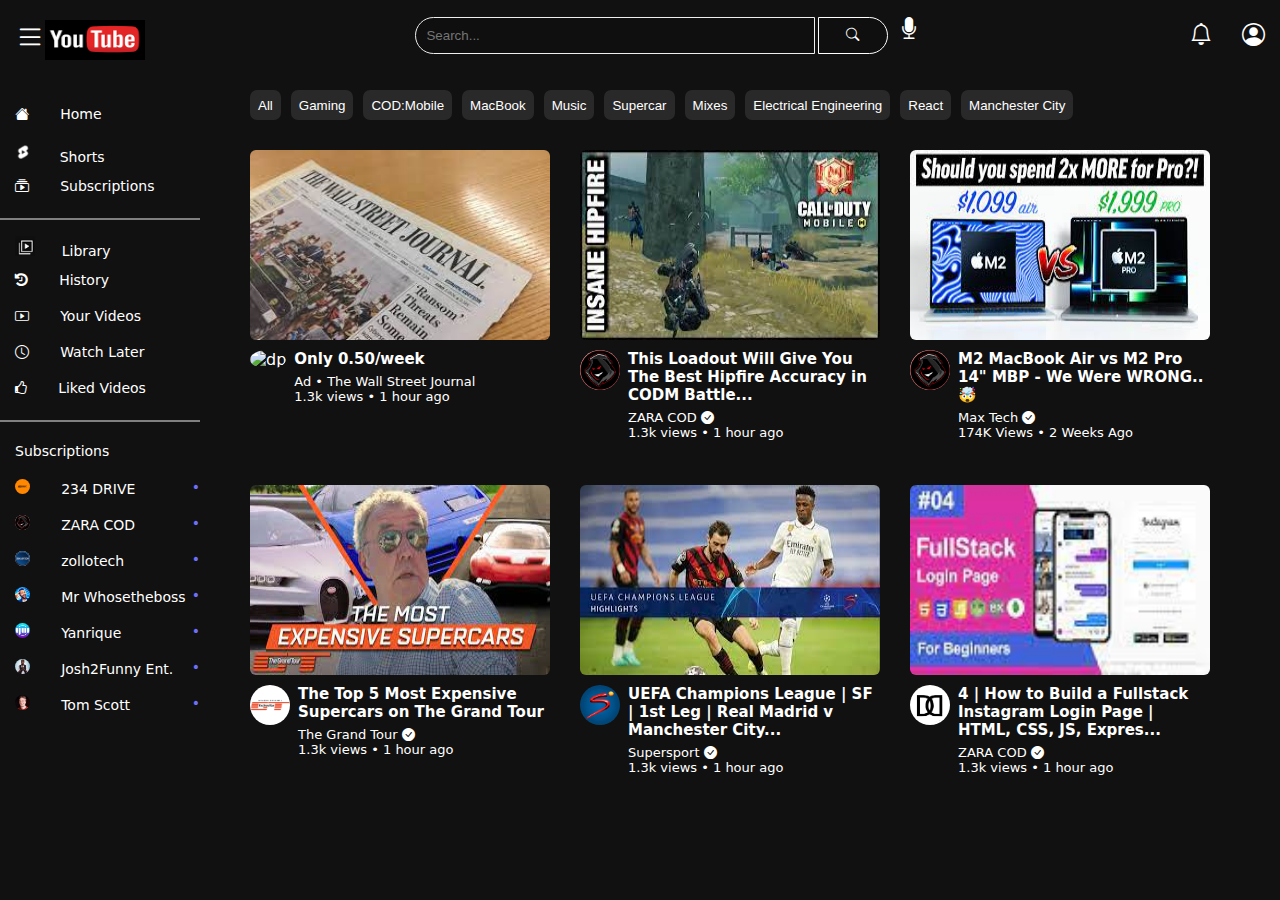
==== index.html @ 30093460 "Add README" ====
<!DOCTYPE html>
<html lang="en">
  <head>
    <meta charset="UTF-8" />
    <meta http-equiv="X-UA-Compatible" content="IE=edge" />
    <meta name="viewport" content="width=device-width, initial-scale=1.0" />
    <title>Document</title>

    <link rel="stylesheet" href="style.css" />
    <link
      rel="stylesheet"
      href="https://cdn.jsdelivr.net/npm/bootstrap-icons@1.5.0/font/bootstrap-icons.css"
    />
    <link
      rel="stylesheet"
      href="https://maxcdn.bootstrapcdn.com/font-awesome/4.7.0/css/font-awesome.min.css"
    />
  </head>
  <body>
    <header>
      <div class="top-left">
        <i class="bi-list"></i>
        <a href="http://www.youtube.com"
          ><img src="images/ytlogo1.png" class="logo" alt="logo"
        /></a>
      </div>
      <div class="search-box">
        <form action="" class="search-bar">
          <input type="text" placeholder="Search..." />
          <button><i class="bi-search"></i></button>
        </form>
        <i class="bi-mic-fill"></i>
      </div>

      <div class="top-right">
        <i class="bi-bell"></i>
        <i class="bi-person-circle"></i>
      </div>
    </header>
    <section class="home-page">
      <nav class="side-bar">
        <div class="panels">
          <div class="first-third">
            <span><i class="bi-house-fill"></i> &nbsp; &nbsp; &nbsp; Home</span>
            <span>
              <img
                src="images/youtube-shorts-logo-15251.png"
                alt="shorts"
                class="shorts"
              />
              &nbsp; &nbsp; &nbsp;Shorts
            </span>
            <span
              ><i class="bi-collection-play"></i> &nbsp; &nbsp; &nbsp;
              Subscriptions</span
            >
          </div>

          <hr />
          <div class="second-third">
            <span>
              <img src="images/lib.png" alt="lib" class="lib" /> &nbsp;
              &nbsp;&nbsp; Library</span
            >
            <span class="hist"
              ><i class="fa fa-history"></i>&nbsp; &nbsp; &nbsp;
              &nbsp;History</span
            >
            <span
              ><i class="bi-play-btn"></i> &nbsp; &nbsp; &nbsp; Your
              Videos</span
            >
            <span>
              <i class="bi-clock"></i> &nbsp; &nbsp; &nbsp; Watch Later</span
            >
            <span>
              <i class="fa fa-thumbs-o-up"></i> &nbsp; &nbsp; &nbsp; Liked
              Videos</span
            >
          </div>

          <hr />
          <div class="last-third">
            <span> Subscriptions</span>
            <span
              ><img src="images/234d.png" alt="234d" class="sub1" /> &nbsp;
              &nbsp; &nbsp; 234 DRIVE
              <div class="dot">•</div></span
            >
            <span
              ><img src="images/zaracod.png" alt="234d" class="sub1" /> &nbsp;
              &nbsp; &nbsp; ZARA COD
              <div class="dot">•</div></span
            >
            <span
              ><img src="images/zollotech.jpg" alt="234d" class="sub1" /> &nbsp;
              &nbsp; &nbsp; zollotech
              <div class="dot">•</div></span
            >
            <span
              ><img src="images/boss.jpg" alt="234d" class="sub1" /> &nbsp;
              &nbsp; &nbsp; Mr Whosetheboss
              <div class="dot">•</div></span
            >
            <span
              ><img src="images/yanrique.jpg" alt="234d" class="sub1" /> &nbsp;
              &nbsp; &nbsp; Yanrique
              <div class="dot">•</div></span
            >
            <span
              ><img src="images/josh2.jpg" alt="234d" class="sub1" /> &nbsp;
              &nbsp; &nbsp; Josh2Funny Ent.
              <div class="dot">•</div></span
            >
            <span
              ><img src="images/tscott.jpg" alt="234d" class="sub1" /> &nbsp;
              &nbsp; &nbsp; Tom Scott
              <div class="dot">•</div></span
            >
          </div>
        </div>
      </nav>

      <section class="main-page">
        <div class="search-groups">
          <button>All</button>
          <button>Gaming</button>
          <button>COD:Mobile</button>
          <button>MacBook</button>
          <button>Music</button>
          <button>Supercar</button>
          <button>Mixes</button>
          <button>Electrical Engineering</button>
          <button>React</button>
          <button>Manchester City</button>
        </div>

        <section class="videos">
          <div class="first-line">
            <div class="video">
              <div class="thumbnail">
                <img src="images/wallstreetad.jpg" alt="ad" />
              </div>

              <div class="details">
                <div class="author">
                  <img src="." alt="dp" />
                </div>
                <div class="title">
                  <h3>Only 0.50/week</h3>
                  <a>Ad • The Wall Street Journal</a>
                  <span> 1.3k views • 1 hour ago </span>
                </div>
              </div>
            </div>
            <div class="video">
              <div class="thumbnail">
                <img src="images/codm1.jpg" alt="zara-cod1" />
              </div>

              <div class="details">
                <div class="author">
                  <img src="images/zaracod.png" alt="dp" />
                </div>
                <div class="title">
                  <h3>
                    This Loadout Will Give You The Best Hipfire Accuracy in CODM
                    Battle...
                  </h3>
                  <a> ZARA COD <i class="bi-check-circle-fill"></i></a>
                  <span> 1.3k views • 1 hour ago </span>
                </div>
              </div>
            </div>

            <div class="video">
              <div class="thumbnail">
                <img src="images/macB1.jpg" alt="macvspro" />
              </div>

              <div class="details">
                <div class="author">
                  <img src="images/zaracod.png" alt="dp" />
                </div>
                <div class="title">
                  <h3>M2 MacBook Air vs M2 Pro 14" MBP - We Were WRONG.. 🤯</h3>
                  <a> Max Tech <i class="bi-check-circle-fill"></i></a>
                  <span> 174K Views • 2 Weeks Ago </span>
                </div>
              </div>
            </div>
          </div>
          <div class="second-line">
            <div class="video">
              <div class="thumbnail">
                <img src="images/top5.jpg" alt="top5" />
              </div>

              <div class="details">
                <div class="author">
                  <img src="images/grandt.png" alt="dp" />
                </div>
                <div class="title">
                  <h3>The Top 5 Most Expensive Supercars on The Grand Tour</h3>
                  <a> The Grand Tour <i class="bi-check-circle-fill"></i></a>
                  <span> 1.3k views • 1 hour ago </span>
                </div>
              </div>
            </div>

            <div class="video">
              <div class="thumbnail">
                <img src="images/realcity.jpg" alt="realcity" />
              </div>

              <div class="details">
                <div class="author">
                  <img src="images/supersport.jpg" alt="dp" />
                </div>
                <div class="title">
                  <h3>
                    UEFA Champions League | SF | 1st Leg | Real Madrid v
                    Manchester City...
                  </h3>
                  <a> Supersport <i class="bi-check-circle-fill"></i></a>
                  <span> 1.3k views • 1 hour ago </span>
                </div>
              </div>
            </div>

            <div class="video">
              <div class="thumbnail">
                <img src="images/igpage.jpg" alt="igpage" />
              </div>

              <div class="details">
                <div class="author">
                  <img src="images/devdude.png" alt="dp" />
                </div>
                <div class="title">
                  <h3>
                    4 | How to Build a Fullstack Instagram Login Page | HTML,
                    CSS, JS, Expres...
                  </h3>
                  <a> ZARA COD <i class="bi-check-circle-fill"></i></a>
                  <span> 1.3k views • 1 hour ago </span>
                </div>
              </div>
            </div>
          </div>
        </section>
      </section>
    </section>
  </body>
</html>
---- style.css ----
* {
  margin: 0;
  padding: 0;
  box-sizing: border-box;
}

body {
  font-family: system-ui, -apple-system, BlinkMacSystemFont, "Segoe UI", Roboto,
    Oxygen, Ubuntu, Cantarell, "Open Sans", "Helvetica Neue", sans-serif;
  background-color: rgb(18, 17, 17);
  color: white;
  overflow: hidden;
}

header {
  align-items: center;
  height: 60px;
  padding: 15px;
  display: flex;
  justify-content: space-between;
  margin-top: 5px;
}

.top-left {
  height: 100%;
  display: flex;
  cursor: pointer;
}

.top-left i {
  font-size: 30px;
}

.logo {
  height: 40px;
  width: 100px;
}
.search-box {
  display: flex;
}

.search-bar input {
  width: 400px;
  padding: 10px;
  height: 100%;
  border-radius: 25px 0 0 25px;
  border: 1px groove;
  background-color: rgb(15, 15, 15);
}

.search-bar button {
  border: 1px groove white;
  height: 100%;
  width: 70px;
  cursor: pointer;
  border-radius: 0 20px 20px 0;
  margin-left: -3px;
  background-color: rgb(15, 15, 15);
}

.bi-search {
  color: white;
}

.bi-mic-fill {
  cursor: pointer;
  font-size: 22px;
  margin-left: 10px;
}

.top-right {
  display: flex;
  width: 75px;
  justify-content: space-between;
}

.bi-bell {
  cursor: pointer;
  font-size: 22px;
}

.bi-person-circle {
  cursor: pointer;
  font-size: 23px;
}

.home-page {
  display: flex;
}

.side-bar {
  width: 200px;
  height: 100%;
  margin-right: 20px;
  padding-top: 30px;
}

.panels {
  display: flex;
  flex-direction: column;
  width: 200px;
}

.first-third {
  display: flex;
  flex-direction: column;
  margin-bottom: 15px;
}

hr {
  border: 0.1px gray solid;
}

.second-third {
  display: flex;
  flex-direction: column;
  margin-top: 5px;
  margin-bottom: 15px;
}

.last-third {
  display: flex;
  flex-direction: column;
  margin-top: 10px;
}

.panels span {
  cursor: pointer;
  height: 25px;
  margin-top: 11px;
  margin-left: 15px;
  font-size: 14px;
  font-weight: 400;
}

.shorts {
  width: 20px;
  height: 20px;
  margin-left: -2px;
}

.lib {
  width: 20px;
  height: 20px;
  margin-top: 0;
}

.hist i {
  font-size: 15px;
}

.sub1 {
  width: 15px;
  height: 15px;
  border-radius: 50%;
}

.dot {
  color: rgb(111, 111, 255);
  float: right;
}

.main-page {
  padding-top: 25px;
  padding-left: 10px;
}

.search-groups {
  width: 100%;
  height: 35px;
  display: flex;
  margin-left: 20px;
}

.search-groups button {
  padding: 8px;
  border-radius: 7px;
  margin-right: 10px;
  border: 0;
  cursor: pointer;
  background: rgb(42, 41, 41);
  color: white;
  height: 30px;
}

.search-groups button:active {
  background-color: white;
  color: black;
}

.videos {
  justify-content: space-around;
  margin-left: 20px;
  margin-top: 20px;
}

.first-line {
  display: flex;
  padding-top: 5px;
}

.second-line {
  display: flex;
  margin-top: 45px;
}

.video {
  width: 300px;
  margin-right: 30px;
  cursor: pointer;
}

.thumbnail {
  width: 100%;
  height: 200px;
}

.thumbnail img {
  height: 95%;
  width: 100%;
  border-radius: 6px;
}

.author img {
  object-fit: cover;
  border-radius: 50%;
  height: 40px;
  width: 40px;
  margin-right: 8px;
}

.details {
  display: flex;
}

.title {
  display: flex;
  flex-direction: column;
}

.title h3 {
  color: white;
  line-height: 18px;
  font-size: 15px;
  margin-bottom: 6px;
}

.title a,
span {
  text-decoration: none;
  color: white;
  font-size: 13px;
}
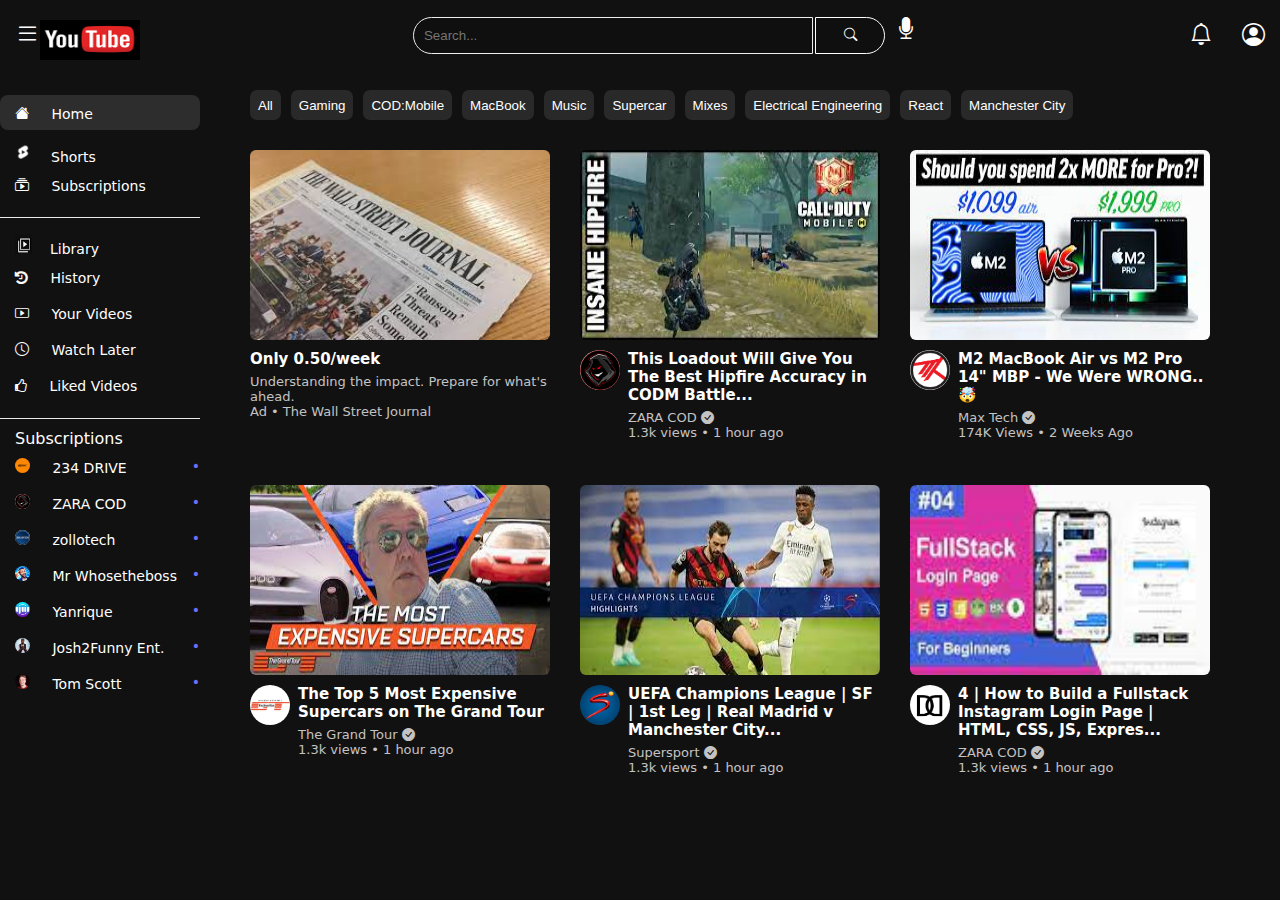
==== commit 8a5656a0: "Made changes" ====
--- a/index.html
+++ b/index.html
@@ -40,84 +40,101 @@
     <section class="home-page">
       <nav class="side-bar">
         <div class="panels">
-          <div class="first-third">
-            <span><i class="bi-house-fill"></i> &nbsp; &nbsp; &nbsp; Home</span>
-            <span>
-              <img
-                src="images/youtube-shorts-logo-15251.png"
-                alt="shorts"
-                class="shorts"
-              />
-              &nbsp; &nbsp; &nbsp;Shorts
-            </span>
-            <span
-              ><i class="bi-collection-play"></i> &nbsp; &nbsp; &nbsp;
-              Subscriptions</span
-            >
-          </div>
-
-          <hr />
-          <div class="second-third">
-            <span>
-              <img src="images/lib.png" alt="lib" class="lib" /> &nbsp;
-              &nbsp;&nbsp; Library</span
-            >
-            <span class="hist"
-              ><i class="fa fa-history"></i>&nbsp; &nbsp; &nbsp;
-              &nbsp;History</span
-            >
-            <span
-              ><i class="bi-play-btn"></i> &nbsp; &nbsp; &nbsp; Your
-              Videos</span
-            >
-            <span>
-              <i class="bi-clock"></i> &nbsp; &nbsp; &nbsp; Watch Later</span
-            >
-            <span>
-              <i class="fa fa-thumbs-o-up"></i> &nbsp; &nbsp; &nbsp; Liked
-              Videos</span
-            >
-          </div>
-
-          <hr />
-          <div class="last-third">
-            <span> Subscriptions</span>
-            <span
-              ><img src="images/234d.png" alt="234d" class="sub1" /> &nbsp;
-              &nbsp; &nbsp; 234 DRIVE
-              <div class="dot">•</div></span
-            >
-            <span
-              ><img src="images/zaracod.png" alt="234d" class="sub1" /> &nbsp;
-              &nbsp; &nbsp; ZARA COD
-              <div class="dot">•</div></span
-            >
-            <span
-              ><img src="images/zollotech.jpg" alt="234d" class="sub1" /> &nbsp;
-              &nbsp; &nbsp; zollotech
-              <div class="dot">•</div></span
-            >
-            <span
-              ><img src="images/boss.jpg" alt="234d" class="sub1" /> &nbsp;
-              &nbsp; &nbsp; Mr Whosetheboss
-              <div class="dot">•</div></span
-            >
-            <span
-              ><img src="images/yanrique.jpg" alt="234d" class="sub1" /> &nbsp;
-              &nbsp; &nbsp; Yanrique
-              <div class="dot">•</div></span
-            >
-            <span
-              ><img src="images/josh2.jpg" alt="234d" class="sub1" /> &nbsp;
-              &nbsp; &nbsp; Josh2Funny Ent.
-              <div class="dot">•</div></span
-            >
-            <span
-              ><img src="images/tscott.jpg" alt="234d" class="sub1" /> &nbsp;
-              &nbsp; &nbsp; Tom Scott
-              <div class="dot">•</div></span
-            >
-          </div>
+          <ul class="first-third">
+            <li class="activ">
+              <span><i class="icon bi-house-fill"></i> Home</span>
+            </li>
+            <li>
+              <span>
+                <img
+                  src="images/youtube-shorts-logo-15251.png"
+                  alt="shorts"
+                  class="icon shorts"
+                />Shorts</span
+              >
+            </li>
+            <li>
+              <span><i class="icon bi-collection-play"></i> Subscriptions</span>
+            </li>
+          </ul>
+
+          <ul class="second-third">
+            <li>
+              <span>
+                <img
+                  src="images/lib.png"
+                  alt="lib"
+                  class="icon lib"
+                />Library</span
+              >
+            </li>
+            <li>
+              <span class="hist"
+                ><i class="icon fa fa-history"></i> History</span
+              >
+            </li>
+            <li>
+              <span><i class="icon bi-play-btn"></i> Your Videos</span>
+            </li>
+            <li>
+              <span> <i class="icon bi-clock"></i> Watch Later</span>
+            </li>
+            <li>
+              <span> <i class="icon fa fa-thumbs-o-up"></i> Liked Videos</span>
+            </li>
+          </ul>
+
+          <ul class="last-third">
+            <h4>Subscriptions</h4>
+            <li>
+              <span
+                ><img src="images/234d.png" alt="234d" class="sub1" /> 234 DRIVE
+                <div class="dot">•</div></span
+              >
+            </li>
+            <li>
+              <span
+                ><img src="images/zaracod.png" alt="234d" class="sub1" />
+                ZARA COD
+                <div class="dot">•</div></span
+              >
+            </li>
+            <li>
+              <span
+                ><img src="images/zollotech.jpg" alt="234d" class="sub1" />
+                zollotech
+                <div class="dot">•</div></span
+              >
+            </li>
+            <li>
+              <span
+                ><img src="images/boss.jpg" alt="234d" class="sub1" />
+                Mr Whosetheboss
+                <div class="dot">•</div></span
+              >
+            </li>
+            <li>
+              <span
+                ><img src="images/yanrique.jpg" alt="234d" class="sub1" />
+                Yanrique
+                <div class="dot">•</div></span
+              >
+            </li>
+            <li>
+              <span
+                ><img src="images/josh2.jpg" alt="234d" class="sub1" />
+                Josh2Funny Ent.
+                <div class="dot">•</div></span
+              >
+            </li>
+            <li>
+              <span
+                ><img src="images/tscott.jpg" alt="234d" class="sub1" />
+                Tom Scott
+                <div class="dot">•</div></span
+              >
+            </li>
+          </ul>
         </div>
       </nav>
 
@@ -143,13 +160,10 @@
               </div>
 
               <div class="details">
-                <div class="author">
-                  <img src="." alt="dp" />
-                </div>
                 <div class="title">
                   <h3>Only 0.50/week</h3>
-                  <a>Ad • The Wall Street Journal</a>
-                  <span> 1.3k views • 1 hour ago </span>
+                  <a>Understanding the impact. Prepare for what's ahead.</a>
+                  <span><span>Ad •</span> The Wall Street Journal</span>
                 </div>
               </div>
             </div>
@@ -180,7 +194,7 @@
 
               <div class="details">
                 <div class="author">
-                  <img src="images/zaracod.png" alt="dp" />
+                  <img src="images/max.png" alt="dp" />
                 </div>
                 <div class="title">
                   <h3>M2 MacBook Air vs M2 Pro 14" MBP - We Were WRONG.. 🤯</h3>
--- a/style.css
+++ b/style.css
@@ -9,7 +9,6 @@
     Oxygen, Ubuntu, Cantarell, "Open Sans", "Helvetica Neue", sans-serif;
   background-color: rgb(18, 17, 17);
   color: white;
-  overflow: hidden;
 }
 
 header {
@@ -27,8 +26,8 @@
   cursor: pointer;
 }
 
-.top-left i {
-  font-size: 30px;
+.bi-list {
+  font-size: 25px;
 }
 
 .logo {
@@ -96,32 +95,7 @@
 }
 
 .panels {
-  display: flex;
-  flex-direction: column;
   width: 200px;
-}
-
-.first-third {
-  display: flex;
-  flex-direction: column;
-  margin-bottom: 15px;
-}
-
-hr {
-  border: 0.1px gray solid;
-}
-
-.second-third {
-  display: flex;
-  flex-direction: column;
-  margin-top: 5px;
-  margin-bottom: 15px;
-}
-
-.last-third {
-  display: flex;
-  flex-direction: column;
-  margin-top: 10px;
 }
 
 .panels span {
@@ -133,6 +107,60 @@
   font-weight: 400;
 }
 
+.first-third {
+  margin-bottom: 15px;
+}
+
+.first-third li {
+  display: flex;
+  height: 35px;
+  border-radius: 8px;
+  margin-bottom: 1px;
+  align-items: center;
+}
+
+.activ {
+  background-color: rgb(45, 45, 45);
+}
+
+.icon {
+  margin-right: 18px;
+}
+
+.second-third {
+  margin-top: 5px;
+  border-top: 1px solid rgb(233, 233, 233);
+  border-bottom: 1px solid rgb(233, 233, 233);
+  padding-top: 5px;
+  padding-bottom: 15px;
+}
+
+.second-third li {
+  display: flex;
+  height: 35px;
+  border-radius: 8px;
+  margin-bottom: 1px;
+  align-items: center;
+}
+
+.last-third {
+  margin-top: 10px;
+}
+
+.last-third li {
+  height: 35px;
+  border-radius: 8px;
+  margin-bottom: 1px;
+  align-items: center;
+}
+
+.last-third h4 {
+  cursor: default;
+  font-weight: 400;
+  margin-left: 15px;
+  margin-bottom: 10px;
+}
+
 .shorts {
   width: 20px;
   height: 20px;
@@ -140,9 +168,8 @@
 }
 
 .lib {
-  width: 20px;
+  width: 17px;
   height: 20px;
-  margin-top: 0;
 }
 
 .hist i {
@@ -153,6 +180,7 @@
   width: 15px;
   height: 15px;
   border-radius: 50%;
+  margin-right: 18px;
 }
 
 .dot {
@@ -246,8 +274,8 @@
 }
 
 .title a,
-span {
+.title span {
   text-decoration: none;
-  color: white;
+  color: rgb(195, 195, 195);
   font-size: 13px;
 }
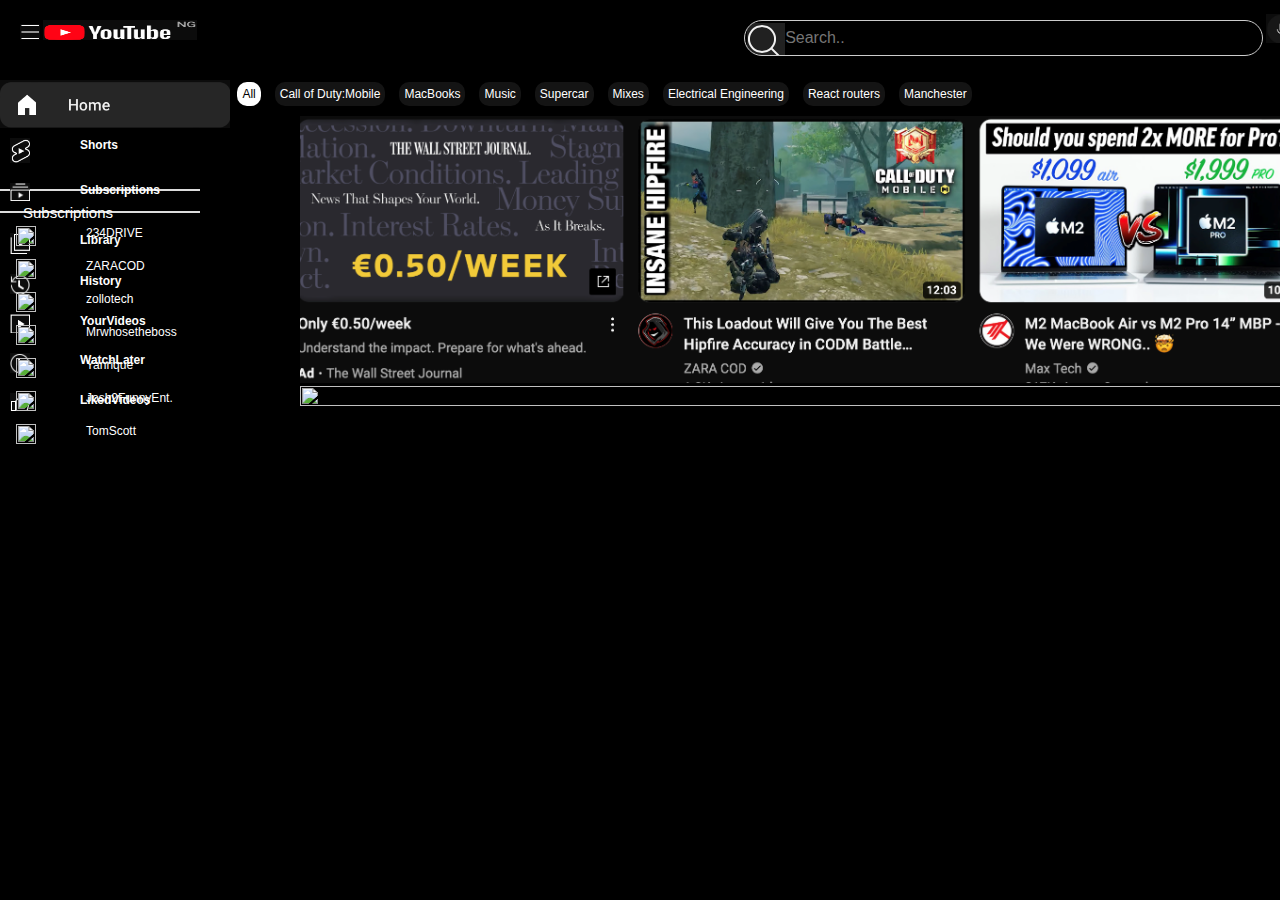
==== commit 0a9f972f: "Add the paragraph" ====
--- a/index.html
+++ b/index.html
@@ -4,266 +4,157 @@
     <meta charset="UTF-8" />
     <meta http-equiv="X-UA-Compatible" content="IE=edge" />
     <meta name="viewport" content="width=device-width, initial-scale=1.0" />
-    <title>Document</title>
+    <link rel="stylesheet" href="style.css" />
 
-    <link rel="stylesheet" href="style.css" />
-    <link
-      rel="stylesheet"
-      href="https://cdn.jsdelivr.net/npm/bootstrap-icons@1.5.0/font/bootstrap-icons.css"
-    />
-    <link
-      rel="stylesheet"
-      href="https://maxcdn.bootstrapcdn.com/font-awesome/4.7.0/css/font-awesome.min.css"
-    />
+    <title>Project TY</title>
   </head>
   <body>
-    <header>
-      <div class="top-left">
-        <i class="bi-list"></i>
-        <a href="http://www.youtube.com"
-          ><img src="images/ytlogo1.png" class="logo" alt="logo"
-        /></a>
-      </div>
-      <div class="search-box">
-        <form action="" class="search-bar">
-          <input type="text" placeholder="Search..." />
-          <button><i class="bi-search"></i></button>
-        </form>
-        <i class="bi-mic-fill"></i>
+    <section class="first">
+      <div class="firstimg">
+        <img src="image1.png" height="40%" width="20px" />
+        <img src="Img2.png" height="50%" width="30%" />
       </div>
 
-      <div class="top-right">
-        <i class="bi-bell"></i>
-        <i class="bi-person-circle"></i>
+      <div class="firstform">
+        <form>
+          <label for="search"></label>
+          <input type="text" name="search" placeholder="Search.." />
+          <img src="Img13.png" height="5%" width="30px" />
+        </form>
       </div>
-    </header>
-    <section class="home-page">
-      <nav class="side-bar">
-        <div class="panels">
-          <ul class="first-third">
-            <li class="activ">
-              <span><i class="icon bi-house-fill"></i> Home</span>
-            </li>
-            <li>
-              <span>
-                <img
-                  src="images/youtube-shorts-logo-15251.png"
-                  alt="shorts"
-                  class="icon shorts"
-                />Shorts</span
-              >
-            </li>
-            <li>
-              <span><i class="icon bi-collection-play"></i> Subscriptions</span>
-            </li>
-          </ul>
+    </section>
 
-          <ul class="second-third">
-            <li>
-              <span>
-                <img
-                  src="images/lib.png"
-                  alt="lib"
-                  class="icon lib"
-                />Library</span
-              >
-            </li>
-            <li>
-              <span class="hist"
-                ><i class="icon fa fa-history"></i> History</span
-              >
-            </li>
-            <li>
-              <span><i class="icon bi-play-btn"></i> Your Videos</span>
-            </li>
-            <li>
-              <span> <i class="icon bi-clock"></i> Watch Later</span>
-            </li>
-            <li>
-              <span> <i class="icon fa fa-thumbs-o-up"></i> Liked Videos</span>
-            </li>
-          </ul>
+    <section class="second">
+      <div class="secondp">
+        <img src="img4.png" height="40%" width="18%" />
+        <div class="secondppp">
+        <ul>
+          <li><a href="#" class="secondpp">All</a></li>
+          <li><a href="#">Call of Duty:Mobile</a></li>
+          <li><a href="#">MacBooks</a></li>
+          <li><a href="#">Music</a></li>
+          <li><a href="#">Supercar</a></li>
+          <li><a href="#">Mixes</a></li>
+          <li><a href="#">Electrical Engineering</a></li>
+          <li><a href="#">React routers </a></li>
+          <li><a href="#">Manchester</a></li>
+        </ul>
+</div>
 
-          <ul class="last-third">
-            <h4>Subscriptions</h4>
-            <li>
-              <span
-                ><img src="images/234d.png" alt="234d" class="sub1" /> 234 DRIVE
-                <div class="dot">•</div></span
-              >
-            </li>
-            <li>
-              <span
-                ><img src="images/zaracod.png" alt="234d" class="sub1" />
-                ZARA COD
-                <div class="dot">•</div></span
-              >
-            </li>
-            <li>
-              <span
-                ><img src="images/zollotech.jpg" alt="234d" class="sub1" />
-                zollotech
-                <div class="dot">•</div></span
-              >
-            </li>
-            <li>
-              <span
-                ><img src="images/boss.jpg" alt="234d" class="sub1" />
-                Mr Whosetheboss
-                <div class="dot">•</div></span
-              >
-            </li>
-            <li>
-              <span
-                ><img src="images/yanrique.jpg" alt="234d" class="sub1" />
-                Yanrique
-                <div class="dot">•</div></span
-              >
-            </li>
-            <li>
-              <span
-                ><img src="images/josh2.jpg" alt="234d" class="sub1" />
-                Josh2Funny Ent.
-                <div class="dot">•</div></span
-              >
-            </li>
-            <li>
-              <span
-                ><img src="images/tscott.jpg" alt="234d" class="sub1" />
-                Tom Scott
-                <div class="dot">•</div></span
-              >
-            </li>
-          </ul>
+      </div>
+    </section>
+
+    <section class="Thirdly">
+      <div class="third">
+
+        <ul>
+       <li><img src="img3.png" height="3%" width="20px" />
+       <p>Shorts</p></li>
+      <li> <img src="img5.png" height="3%" width="20px" />
+        <p>Subscriptions</p></li>
+        </ul>
+      </div>
+
+
+      <nav class="thirdlys">
+        <div class="third">
+            <ul>
+          <li><img src="img6.png" height="3%" width="20px" />
+          <p>Library</p></li>
+          <li><img src="img7.png" height="3%" width="20px" />
+          <p>History</p></li>
+         <li><img src="img8.png" height="3%" width="20px" />
+          <p>YourVideos</p></li>
+         <li> <img src="img9.png" height="3%" width="20px" />
+          <p>WatchLater</p></li>
+          <li><img src="img16.png" height="3%" width="20px" />
+          <p>LikedVideos</p></li>
+        </ul>
         </div>
       </nav>
+    </section>
 
-      <section class="main-page">
-        <div class="search-groups">
-          <button>All</button>
-          <button>Gaming</button>
-          <button>COD:Mobile</button>
-          <button>MacBook</button>
-          <button>Music</button>
-          <button>Supercar</button>
-          <button>Mixes</button>
-          <button>Electrical Engineering</button>
-          <button>React</button>
-          <button>Manchester City</button>
-        </div>
+    <div class="fourth">
+      <img src="Img11.png" height="60%" width="1000px" />
+    </div>
 
-        <section class="videos">
-          <div class="first-line">
-            <div class="video">
-              <div class="thumbnail">
-                <img src="images/wallstreetad.jpg" alt="ad" />
-              </div>
+    <div class="fifth">
+      <img src="img10.png" height="90%" width="1000px" />
+    </div>
 
-              <div class="details">
-                <div class="title">
-                  <h3>Only 0.50/week</h3>
-                  <a>Understanding the impact. Prepare for what's ahead.</a>
-                  <span><span>Ad •</span> The Wall Street Journal</span>
-                </div>
-              </div>
-            </div>
-            <div class="video">
-              <div class="thumbnail">
-                <img src="images/codm1.jpg" alt="zara-cod1" />
-              </div>
 
-              <div class="details">
-                <div class="author">
-                  <img src="images/zaracod.png" alt="dp" />
-                </div>
-                <div class="title">
-                  <h3>
-                    This Loadout Will Give You The Best Hipfire Accuracy in CODM
-                    Battle...
-                  </h3>
-                  <a> ZARA COD <i class="bi-check-circle-fill"></i></a>
-                  <span> 1.3k views • 1 hour ago </span>
-                </div>
-              </div>
-            </div>
+    <section class="seventh">
+      <p class="seventhly">Subscriptions</p>
 
-            <div class="video">
-              <div class="thumbnail">
-                <img src="images/macB1.jpg" alt="macvspro" />
-              </div>
+      <div class="eight">
+        <ul>
 
-              <div class="details">
-                <div class="author">
-                  <img src="images/max.png" alt="dp" />
-                </div>
-                <div class="title">
-                  <h3>M2 MacBook Air vs M2 Pro 14" MBP - We Were WRONG.. 🤯</h3>
-                  <a> Max Tech <i class="bi-check-circle-fill"></i></a>
-                  <span> 174K Views • 2 Weeks Ago </span>
-                </div>
-              </div>
-            </div>
-          </div>
-          <div class="second-line">
-            <div class="video">
-              <div class="thumbnail">
-                <img src="images/top5.jpg" alt="top5" />
-              </div>
+       <li><img src="img17.png" height="3%" width="20px" />
+        <p>234DRIVE</p>
+        <img
+          src="img26.png"
+          height="5%"
+          width="6px"
+          class="eightimg"
+          style="margin-left: 70px"
+        /> </li>
+       <li><img src="img 18.png" height="3%" width="20px" />
+        <p>ZARACOD</p>
+        <img
+          src="img26.png"
+          height="5%"
+          width="6px"
+          class="eightimg"
+          style="margin-left: 72px"
+        /></li>
+       <li><img src="img19.png" height="3%" width="20px" />
+        <p>zollotech</p>
+        <img
+          src="img26.png"
+          height="5%"
+          width="6px"
+          class="eightimg"
+          style="margin-left: 78px"
+        /></li>
+       <li> <img src="img20.png" height="3%" width="20px" />
+        <p>Mrwhosetheboss</p>
+        <img
+          src="img26.png"
+          height="5%"
+          width="6px"
+          class="eightimg"
+          style="margin-left: 35px"
+        /></li>
+       <li><img src="img21.png" height="3%" width="20px" />
+        <p>Yanrique</p>
+        <img
+          src="img26.png"
+          height="5%"
+          width="6px"
+          class="eightimg"
+          style="margin-left: 82px"
+        /></li>
+       <li><img src="img23.png" height="3%" width="20px" />
+        <p>Josh2FunnyEnt.</p>
+        <img
+          src="img26.png"
+          height="5%"
+          width="6px"
+          class="eightimg"
+          style="margin-left: 45px"
+        /></li>
+        <li><img src="img24.png" height="3%" width="20px" />
+        <p>TomScott</p>
+        <img
+          src="img26.png"
+          height="5%"
+          width="6px"
+          class="eightimg"
+          style="margin-left: 80px"
+        /></li>
+      </ul>
 
-              <div class="details">
-                <div class="author">
-                  <img src="images/grandt.png" alt="dp" />
-                </div>
-                <div class="title">
-                  <h3>The Top 5 Most Expensive Supercars on The Grand Tour</h3>
-                  <a> The Grand Tour <i class="bi-check-circle-fill"></i></a>
-                  <span> 1.3k views • 1 hour ago </span>
-                </div>
-              </div>
-            </div>
-
-            <div class="video">
-              <div class="thumbnail">
-                <img src="images/realcity.jpg" alt="realcity" />
-              </div>
-
-              <div class="details">
-                <div class="author">
-                  <img src="images/supersport.jpg" alt="dp" />
-                </div>
-                <div class="title">
-                  <h3>
-                    UEFA Champions League | SF | 1st Leg | Real Madrid v
-                    Manchester City...
-                  </h3>
-                  <a> Supersport <i class="bi-check-circle-fill"></i></a>
-                  <span> 1.3k views • 1 hour ago </span>
-                </div>
-              </div>
-            </div>
-
-            <div class="video">
-              <div class="thumbnail">
-                <img src="images/igpage.jpg" alt="igpage" />
-              </div>
-
-              <div class="details">
-                <div class="author">
-                  <img src="images/devdude.png" alt="dp" />
-                </div>
-                <div class="title">
-                  <h3>
-                    4 | How to Build a Fullstack Instagram Login Page | HTML,
-                    CSS, JS, Expres...
-                  </h3>
-                  <a> ZARA COD <i class="bi-check-circle-fill"></i></a>
-                  <span> 1.3k views • 1 hour ago </span>
-                </div>
-              </div>
-            </div>
-          </div>
-        </section>
-      </section>
+      </div>
     </section>
   </body>
 </html>
--- a/style.css
+++ b/style.css
@@ -1,281 +1,168 @@
-* {
+*{
   margin: 0;
   padding: 0;
   box-sizing: border-box;
 }
 
-body {
-  font-family: system-ui, -apple-system, BlinkMacSystemFont, "Segoe UI", Roboto,
-    Oxygen, Ubuntu, Cantarell, "Open Sans", "Helvetica Neue", sans-serif;
-  background-color: rgb(18, 17, 17);
-  color: white;
+
+body{
+    background-color: hsl(0, 100%, 0%);
+    font-family: 'Lucida Sans', 'Lucida Sans Regular', 'Lucida Grande', 'Lucida Sans Unicode',
+     Geneva, Verdana, sans-serif;
+     font-size: 12px;
+     
 }
 
-header {
-  align-items: center;
-  height: 60px;
-  padding: 15px;
-  display: flex;
-  justify-content: space-between;
-  margin-top: 5px;
+input[type=text] {
+    width: 90%;
+    box-sizing: border-box;
+    border: 1px solid #ccc;
+    border-radius: 4px;
+    font-size: 16px;
+    background-color: black;
+    background-image: url('search.png');
+    background-position: 2px 2px; 
+    background-repeat: no-repeat;
+    border-radius: 30px;
+    margin-top: 20px;
+    padding: 8px 20px 8px 40px;
+  }
+  
+  form{
+
+    margin-left: 200px;
+    margin-top: opx;
+    width: 90%;
+  }
+
+  .firstimg{
+    margin-left: 20px;
+    margin-top: 20px;
+    float: left;
+    width: 40%;
+
+  }
+
+  .firstform{
+float: left;
+text-align: center;
+width: 50%;
+  }
+
+  .first{
+    display: inline-block;
+    margin: auto;
+    display: flex;
+  }
+
+
+  .secondppp li {
+    float: left;
+    list-style-type: none;
+    padding: 7px;
+  }
+  
+  li a {
+    display: inline;
+    text-decoration: none;
+    padding: 5px;
+  }
+
+  a{
+    border-radius: 10px;
+    background-color: rgb(20, 20, 20);
+    color: white;
+  }
+
+  .secondp{
+    display: inline-block;
+    margin: auto;
+    display: flex;
+  }
+
+  .secondpp{
+    background-color: white;
+    color: black;
+  }
+
+  
+ .third p{
+  color: white; margin-left: 50px; font-weight: bold;
+  width: 20px;
+ }
+
+ .thirdly{
+  width: 200px;
+  margin-top: 0px;
+  
+ }
+
+
+
+.fourth{
+  width: 400px;
+  margin-left: 300px;
+  margin-top: -310px;
+
 }
 
-.top-left {
-  height: 100%;
-  display: flex;
-  cursor: pointer;
+.fifth{
+  width: 400px;
+  margin-left:300px;
 }
 
-.bi-list {
-  font-size: 25px;
+
+.seventh{
+  color: white;
+  margin-top: -220px;
+  padding: 3px;
+  border-top: 2px solid gainsboro;
 }
 
-.logo {
-  height: 40px;
-  width: 100px;
-}
-.search-box {
-  display: flex;
+.seventhly{
+  font-size: 15px;
+  margin-top: 10px;
+ margin-left: 20px;
+ 
 }
 
-.search-bar input {
-  width: 400px;
-  padding: 10px;
-  height: 100%;
-  border-radius: 25px 0 0 25px;
-  border: 1px groove;
-  background-color: rgb(15, 15, 15);
-}
 
-.search-bar button {
-  border: 1px groove white;
-  height: 100%;
-  width: 70px;
-  cursor: pointer;
-  border-radius: 0 20px 20px 0;
-  margin-left: -3px;
-  background-color: rgb(15, 15, 15);
-}
-
-.bi-search {
-  color: white;
-}
-
-.bi-mic-fill {
-  cursor: pointer;
-  font-size: 22px;
-  margin-left: 10px;
-}
-
-.top-right {
-  display: flex;
-  width: 75px;
-  justify-content: space-between;
-}
-
-.bi-bell {
-  cursor: pointer;
-  font-size: 22px;
-}
-
-.bi-person-circle {
-  cursor: pointer;
-  font-size: 23px;
-}
-
-.home-page {
-  display: flex;
-}
-
-.side-bar {
-  width: 200px;
-  height: 100%;
-  margin-right: 20px;
-  padding-top: 30px;
-}
-
-.panels {
+.seventh{
   width: 200px;
 }
 
-.panels span {
-  cursor: pointer;
-  height: 25px;
-  margin-top: 11px;
-  margin-left: 15px;
-  font-size: 14px;
-  font-weight: 400;
+.eight p{
+  margin-left: 50px;
 }
 
-.first-third {
-  margin-bottom: 15px;
+.eightimg{
+  margin-left: 10px;
+  margin-bottom: 0px;
+  margin-top: 0px;
 }
 
-.first-third li {
-  display: flex;
-  height: 35px;
-  border-radius: 8px;
-  margin-bottom: 1px;
-  align-items: center;
-}
-
-.activ {
-  background-color: rgb(45, 45, 45);
-}
-
-.icon {
-  margin-right: 18px;
-}
-
-.second-third {
-  margin-top: 5px;
-  border-top: 1px solid rgb(233, 233, 233);
-  border-bottom: 1px solid rgb(233, 233, 233);
-  padding-top: 5px;
-  padding-bottom: 15px;
-}
-
-.second-third li {
-  display: flex;
-  height: 35px;
-  border-radius: 8px;
-  margin-bottom: 1px;
-  align-items: center;
-}
-
-.last-third {
-  margin-top: 10px;
-}
-
-.last-third li {
-  height: 35px;
-  border-radius: 8px;
-  margin-bottom: 1px;
-  align-items: center;
-}
-
-.last-third h4 {
-  cursor: default;
-  font-weight: 400;
-  margin-left: 15px;
-  margin-bottom: 10px;
-}
-
-.shorts {
-  width: 20px;
-  height: 20px;
-  margin-left: -2px;
-}
-
-.lib {
-  width: 17px;
-  height: 20px;
-}
-
-.hist i {
-  font-size: 15px;
-}
-
-.sub1 {
-  width: 15px;
-  height: 15px;
-  border-radius: 50%;
-  margin-right: 18px;
-}
-
-.dot {
-  color: rgb(111, 111, 255);
-  float: right;
-}
-
-.main-page {
-  padding-top: 25px;
-  padding-left: 10px;
-}
-
-.search-groups {
-  width: 100%;
-  height: 35px;
-  display: flex;
-  margin-left: 20px;
-}
-
-.search-groups button {
-  padding: 8px;
-  border-radius: 7px;
-  margin-right: 10px;
-  border: 0;
-  cursor: pointer;
-  background: rgb(42, 41, 41);
-  color: white;
-  height: 30px;
-}
-
-.search-groups button:active {
-  background-color: white;
-  color: black;
-}
-
-.videos {
-  justify-content: space-around;
-  margin-left: 20px;
+.second{
   margin-top: 20px;
 }
 
-.first-line {
-  display: flex;
-  padding-top: 5px;
+.thirdlys{
+  border-top: 2px solid gainsboro;
+  width: 200px;
+  padding-top: 10px;
+  margin-bottom: 5px;
 }
 
-.second-line {
+
+.third li{
+  margin: auto;
   display: flex;
-  margin-top: 45px;
+  padding: 10px;
+
 }
+.eight li{
+  margin: auto;
+  display: flex;
+  margin-left: 8px;
+  padding: 5px;
 
-.video {
-  width: 300px;
-  margin-right: 30px;
-  cursor: pointer;
 }
-
-.thumbnail {
-  width: 100%;
-  height: 200px;
-}
-
-.thumbnail img {
-  height: 95%;
-  width: 100%;
-  border-radius: 6px;
-}
-
-.author img {
-  object-fit: cover;
-  border-radius: 50%;
-  height: 40px;
-  width: 40px;
-  margin-right: 8px;
-}
-
-.details {
-  display: flex;
-}
-
-.title {
-  display: flex;
-  flex-direction: column;
-}
-
-.title h3 {
-  color: white;
-  line-height: 18px;
-  font-size: 15px;
-  margin-bottom: 6px;
-}
-
-.title a,
-.title span {
-  text-decoration: none;
-  color: rgb(195, 195, 195);
-  font-size: 13px;
-}
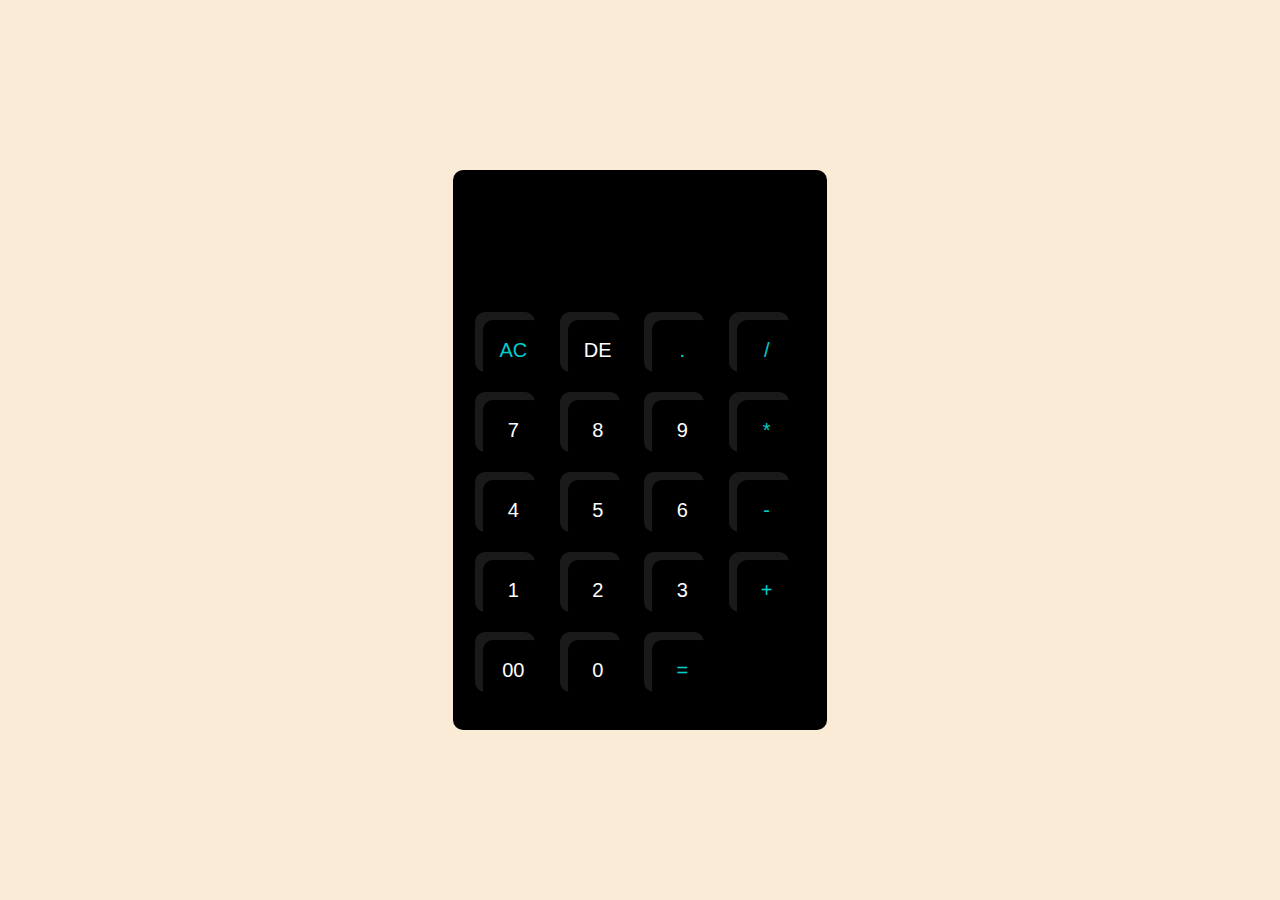
==== commit 5dea10e4: "Add a paragaraph" ====
--- a/index.html
+++ b/index.html
@@ -1,160 +1,65 @@
 <!DOCTYPE html>
 <html lang="en">
-  <head>
-    <meta charset="UTF-8" />
-    <meta http-equiv="X-UA-Compatible" content="IE=edge" />
-    <meta name="viewport" content="width=device-width, initial-scale=1.0" />
-    <link rel="stylesheet" href="style.css" />
+<head>
+    <meta charset="UTF-8">
+    <meta http-equiv="X-UA-Compatible" content="IE=edge">
+    <meta name="viewport" content="width=device-width, initial-scale=1.0">
+    <link rel="stylesheet" href="style.css">
+    <title>Calculatorjs</title>
+</head>
+<body>
+    
+<div class="container">
 
-    <title>Project TY</title>
-  </head>
-  <body>
-    <section class="first">
-      <div class="firstimg">
-        <img src="image1.png" height="40%" width="20px" />
-        <img src="Img2.png" height="50%" width="30%" />
-      </div>
+    <div class="calculator">
+       <form>
+           <div class="display">
+              <input type="text" name="display">
+           </div>
 
-      <div class="firstform">
-        <form>
-          <label for="search"></label>
-          <input type="text" name="search" placeholder="Search.." />
-          <img src="Img13.png" height="5%" width="30px" />
+           <div>
+            <input type="button" value="AC"  onclick="display.value = '' " class="operator">
+            <input type="button" value="DE"  onclick="display.value =  display.value.tostring().slice(0,-1) ">
+            <input type="button" value="."  onclick="display.value += '.' " class="operator">
+            <input type="button" value="/"  onclick="display.value += '/' " class="operator">
+           </div>
+
+           <div>
+            <input type="button" value="7" onclick="display.value += '7' ">
+            <input type="button" value="8"  onclick="display.value += '8' ">
+            <input type="button" value="9"  onclick="display.value += '9' ">
+            <input type="button" value="*"  onclick="display.value += '*' " class="operator">
+           </div>
+
+           <div>
+            <input type="button" value="4"  onclick="display.value += '4' ">
+            <input type="button" value="5"  onclick="display.value += '5' ">
+            <input type="button" value="6"  onclick="display.value += '6' ">
+            <input type="button" value="-"  onclick="display.value += '-' " class="operator">
+           </div>
+
+           <div>
+            <input type="button" value="1" onclick="display.value += '1' ">
+            <input type="button" value="2"  onclick="display.value += '2' ">
+            <input type="button" value="3"  onclick="display.value += '3' ">
+            <input type="button" value="+"  onclick="display.value += '+' " class="operator">
+           </div>
+
+           <div>
+            <input type="button" value="00"  onclick="display.value += '00' ">
+            <input type="button" value="0"  onclick="display.value += '0' ">
+            <input type="button" value="=" onclick="display.value = eval(display.value)" class="operator">
+           </div>
+
         </form>
-      </div>
-    </section>
-
-    <section class="second">
-      <div class="secondp">
-        <img src="img4.png" height="40%" width="18%" />
-        <div class="secondppp">
-        <ul>
-          <li><a href="#" class="secondpp">All</a></li>
-          <li><a href="#">Call of Duty:Mobile</a></li>
-          <li><a href="#">MacBooks</a></li>
-          <li><a href="#">Music</a></li>
-          <li><a href="#">Supercar</a></li>
-          <li><a href="#">Mixes</a></li>
-          <li><a href="#">Electrical Engineering</a></li>
-          <li><a href="#">React routers </a></li>
-          <li><a href="#">Manchester</a></li>
-        </ul>
+           </div>
+    
+    </div>
 </div>
 
-      </div>
-    </section>
 
-    <section class="Thirdly">
-      <div class="third">
-
-        <ul>
-       <li><img src="img3.png" height="3%" width="20px" />
-       <p>Shorts</p></li>
-      <li> <img src="img5.png" height="3%" width="20px" />
-        <p>Subscriptions</p></li>
-        </ul>
-      </div>
+<script src="script.js"></script>
 
 
-      <nav class="thirdlys">
-        <div class="third">
-            <ul>
-          <li><img src="img6.png" height="3%" width="20px" />
-          <p>Library</p></li>
-          <li><img src="img7.png" height="3%" width="20px" />
-          <p>History</p></li>
-         <li><img src="img8.png" height="3%" width="20px" />
-          <p>YourVideos</p></li>
-         <li> <img src="img9.png" height="3%" width="20px" />
-          <p>WatchLater</p></li>
-          <li><img src="img16.png" height="3%" width="20px" />
-          <p>LikedVideos</p></li>
-        </ul>
-        </div>
-      </nav>
-    </section>
-
-    <div class="fourth">
-      <img src="Img11.png" height="60%" width="1000px" />
-    </div>
-
-    <div class="fifth">
-      <img src="img10.png" height="90%" width="1000px" />
-    </div>
-
-
-    <section class="seventh">
-      <p class="seventhly">Subscriptions</p>
-
-      <div class="eight">
-        <ul>
-
-       <li><img src="img17.png" height="3%" width="20px" />
-        <p>234DRIVE</p>
-        <img
-          src="img26.png"
-          height="5%"
-          width="6px"
-          class="eightimg"
-          style="margin-left: 70px"
-        /> </li>
-       <li><img src="img 18.png" height="3%" width="20px" />
-        <p>ZARACOD</p>
-        <img
-          src="img26.png"
-          height="5%"
-          width="6px"
-          class="eightimg"
-          style="margin-left: 72px"
-        /></li>
-       <li><img src="img19.png" height="3%" width="20px" />
-        <p>zollotech</p>
-        <img
-          src="img26.png"
-          height="5%"
-          width="6px"
-          class="eightimg"
-          style="margin-left: 78px"
-        /></li>
-       <li> <img src="img20.png" height="3%" width="20px" />
-        <p>Mrwhosetheboss</p>
-        <img
-          src="img26.png"
-          height="5%"
-          width="6px"
-          class="eightimg"
-          style="margin-left: 35px"
-        /></li>
-       <li><img src="img21.png" height="3%" width="20px" />
-        <p>Yanrique</p>
-        <img
-          src="img26.png"
-          height="5%"
-          width="6px"
-          class="eightimg"
-          style="margin-left: 82px"
-        /></li>
-       <li><img src="img23.png" height="3%" width="20px" />
-        <p>Josh2FunnyEnt.</p>
-        <img
-          src="img26.png"
-          height="5%"
-          width="6px"
-          class="eightimg"
-          style="margin-left: 45px"
-        /></li>
-        <li><img src="img24.png" height="3%" width="20px" />
-        <p>TomScott</p>
-        <img
-          src="img26.png"
-          height="5%"
-          width="6px"
-          class="eightimg"
-          style="margin-left: 80px"
-        /></li>
-      </ul>
-
-      </div>
-    </section>
-  </body>
-</html>
+</body>
+</html>--- a/style.css
+++ b/style.css
@@ -1,168 +1,58 @@
 *{
-  margin: 0;
-  padding: 0;
-  box-sizing: border-box;
+    margin: 0;
+    padding: 0;
+    font-family: 'Lucida Sans', 'Lucida Sans Regular', 'Lucida Grande', 'Lucida Sans Unicode',
+     Geneva, Verdana, sans-serif;
+     box-sizing: border-box;
 }
 
-
-body{
-    background-color: hsl(0, 100%, 0%);
-    font-family: 'Lucida Sans', 'Lucida Sans Regular', 'Lucida Grande', 'Lucida Sans Unicode',
-     Geneva, Verdana, sans-serif;
-     font-size: 12px;
-     
+.container{
+    width: 100%;
+    height: 100vh;
+    background-color: antiquewhite;
+    display: flex;
+    align-items: center;
+    justify-content: center;
 }
 
-input[type=text] {
-    width: 90%;
-    box-sizing: border-box;
-    border: 1px solid #ccc;
-    border-radius: 4px;
-    font-size: 16px;
+.calculator{
     background-color: black;
-    background-image: url('search.png');
-    background-position: 2px 2px; 
-    background-repeat: no-repeat;
-    border-radius: 30px;
-    margin-top: 20px;
-    padding: 8px 20px 8px 40px;
-  }
-  
-  form{
-
-    margin-left: 200px;
-    margin-top: opx;
-    width: 90%;
-  }
-
-  .firstimg{
-    margin-left: 20px;
-    margin-top: 20px;
-    float: left;
-    width: 40%;
-
-  }
-
-  .firstform{
-float: left;
-text-align: center;
-width: 50%;
-  }
-
-  .first{
-    display: inline-block;
-    margin: auto;
-    display: flex;
-  }
-
-
-  .secondppp li {
-    float: left;
-    list-style-type: none;
-    padding: 7px;
-  }
-  
-  li a {
-    display: inline;
-    text-decoration: none;
-    padding: 5px;
-  }
-
-  a{
+    padding: 20px;
     border-radius: 10px;
-    background-color: rgb(20, 20, 20);
-    color: white;
-  }
-
-  .secondp{
-    display: inline-block;
-    margin: auto;
-    display: flex;
-  }
-
-  .secondpp{
-    background-color: white;
-    color: black;
-  }
-
-  
- .third p{
-  color: white; margin-left: 50px; font-weight: bold;
-  width: 20px;
- }
-
- .thirdly{
-  width: 200px;
-  margin-top: 0px;
-  
- }
-
-
-
-.fourth{
-  width: 400px;
-  margin-left: 300px;
-  margin-top: -310px;
-
 }
 
-.fifth{
-  width: 400px;
-  margin-left:300px;
+.calculator form input{
+    border: 0;
+    outline: 0;
+    width: 60px;
+    height: 60px;
+    border-radius: 10px;
+    box-shadow: -8px -8px rgba(255, 255, 255, 0.1), 5px 5px  15px rgba(0, 0, 0, 0.2);
+    background: transparent;
+    font-size: 20px;
+    color: white;
+    cursor: pointer;
+    margin: 10px;
 }
 
-
-.seventh{
-  color: white;
-  margin-top: -220px;
-  padding: 3px;
-  border-top: 2px solid gainsboro;
+form .display{
+    display: flex;
+    justify-content: flex-end;
+    margin: 20px 0;
 }
 
-.seventhly{
-  font-size: 15px;
-  margin-top: 10px;
- margin-left: 20px;
- 
+form .display input{
+text-align: right;
+flex: 1;
+font-size: 45px;
+box-shadow: none;
 }
 
-
-.seventh{
-  width: 200px;
+form input.equal{
+    width: 145px;
 }
 
-.eight p{
-  margin-left: 50px;
+form input.operator{
+    color: rgba(0, 255, 255, 0.822);
 }
-
-.eightimg{
-  margin-left: 10px;
-  margin-bottom: 0px;
-  margin-top: 0px;
-}
-
-.second{
-  margin-top: 20px;
-}
-
-.thirdlys{
-  border-top: 2px solid gainsboro;
-  width: 200px;
-  padding-top: 10px;
-  margin-bottom: 5px;
-}
-
-
-.third li{
-  margin: auto;
-  display: flex;
-  padding: 10px;
-
-}
-.eight li{
-  margin: auto;
-  display: flex;
-  margin-left: 8px;
-  padding: 5px;
-
-}
+ 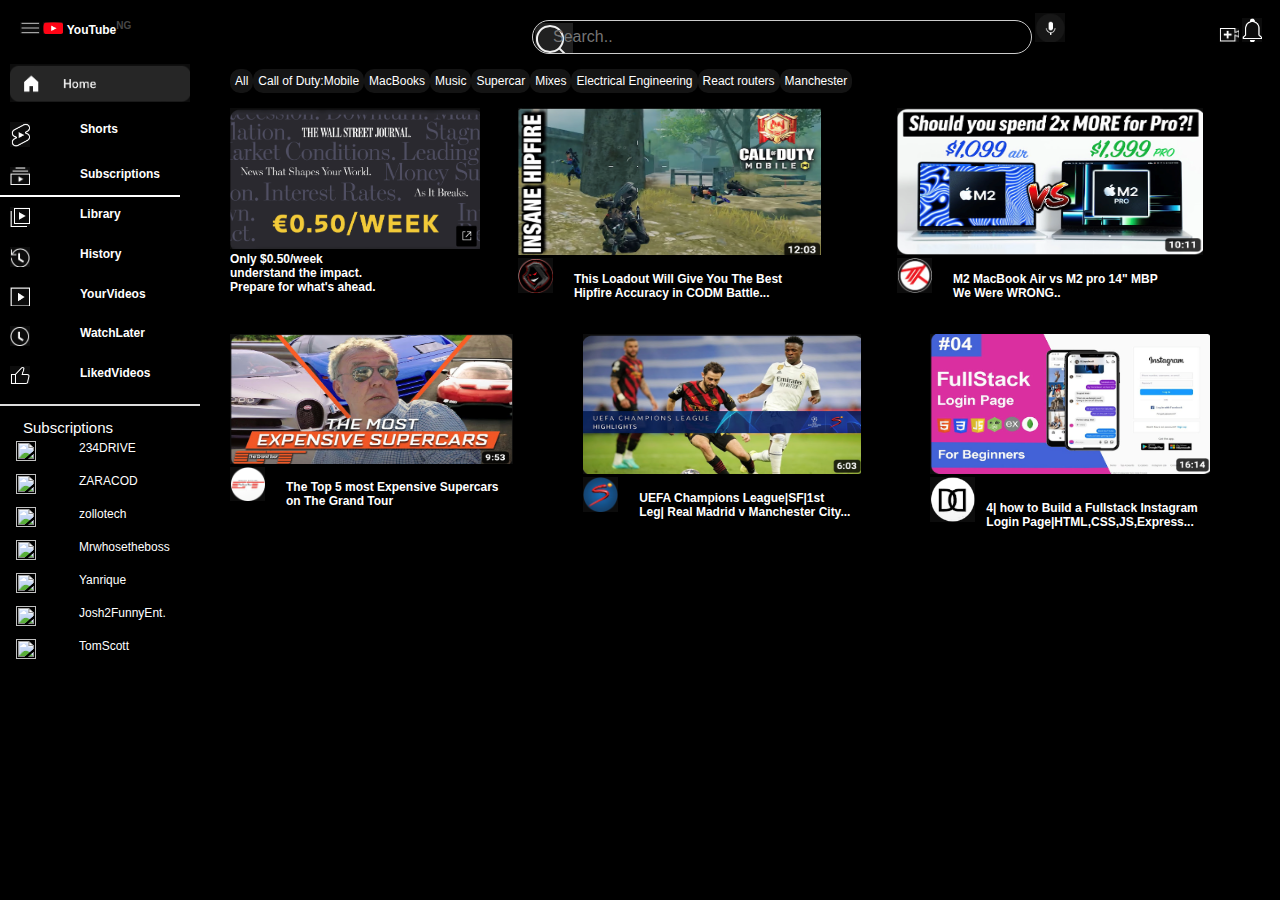
==== commit 89e3e2da: "Add a paragraph" ====
--- a/index.html
+++ b/index.html
@@ -1,65 +1,255 @@
 <!DOCTYPE html>
 <html lang="en">
-<head>
-    <meta charset="UTF-8">
-    <meta http-equiv="X-UA-Compatible" content="IE=edge">
-    <meta name="viewport" content="width=device-width, initial-scale=1.0">
-    <link rel="stylesheet" href="style.css">
-    <title>Calculatorjs</title>
-</head>
-<body>
-    
-<div class="container">
-
-    <div class="calculator">
-       <form>
-           <div class="display">
-              <input type="text" name="display">
-           </div>
-
-           <div>
-            <input type="button" value="AC"  onclick="display.value = '' " class="operator">
-            <input type="button" value="DE"  onclick="display.value =  display.value.tostring().slice(0,-1) ">
-            <input type="button" value="."  onclick="display.value += '.' " class="operator">
-            <input type="button" value="/"  onclick="display.value += '/' " class="operator">
-           </div>
-
-           <div>
-            <input type="button" value="7" onclick="display.value += '7' ">
-            <input type="button" value="8"  onclick="display.value += '8' ">
-            <input type="button" value="9"  onclick="display.value += '9' ">
-            <input type="button" value="*"  onclick="display.value += '*' " class="operator">
-           </div>
-
-           <div>
-            <input type="button" value="4"  onclick="display.value += '4' ">
-            <input type="button" value="5"  onclick="display.value += '5' ">
-            <input type="button" value="6"  onclick="display.value += '6' ">
-            <input type="button" value="-"  onclick="display.value += '-' " class="operator">
-           </div>
-
-           <div>
-            <input type="button" value="1" onclick="display.value += '1' ">
-            <input type="button" value="2"  onclick="display.value += '2' ">
-            <input type="button" value="3"  onclick="display.value += '3' ">
-            <input type="button" value="+"  onclick="display.value += '+' " class="operator">
-           </div>
-
-           <div>
-            <input type="button" value="00"  onclick="display.value += '00' ">
-            <input type="button" value="0"  onclick="display.value += '0' ">
-            <input type="button" value="=" onclick="display.value = eval(display.value)" class="operator">
-           </div>
-
+  <head>
+    <meta charset="UTF-8" />
+    <meta http-equiv="X-UA-Compatible" content="IE=edge" />
+    <meta name="viewport" content="width=device-width, initial-scale=1.0" />
+    <link rel="stylesheet" href="style.css" />
+
+    <title>Project TY</title>
+  </head>
+  <body>
+    <section class="first">
+      <div class="firstimg">
+        <img src="image1.png" height="35%" width="20px" />
+        <img src="img40.png" height="35%" width="20px" />
+        <p>YouTube<sup class="sup">NG</sup></p>
+      </div>
+
+      <div class="firstform">
+        <form class="formt">
+          <label for="search"></label>
+          <input type="text" name="search" placeholder="Search.." />
+          <img src="Img13.png" height="40%" width="30px" />
+          <div class="firstform2">
+            <img src="img41.png" height="25%" width="20px" />
+            <img src="img42.png" height="35%" width="20px" />
+          </div>
         </form>
-           </div>
-    
-    </div>
-</div>
-
-
-<script src="script.js"></script>
-
-
-</body>
-</html>+      </div>
+    </section>
+    <main>
+      <section class="Left">
+        <ul class="third">
+          <li><img src="img4.png" height="5%" width="180px" /></li>
+          <div class="thirdbottom">
+          <li>
+            <img src="img3.png" height="3%" width="20px" />
+            <p>Shorts</p>
+          </li>
+          <li>
+            <img src="img5.png" height="3%" width="20px" />
+            <p>Subscriptions</p>
+          </li>
+          </div>
+        </ul>
+
+        <div class="third">
+          <ul>
+            <li>
+              <img src="img6.png" height="3%" width="20px" />
+              <p>Library</p>
+            </li>
+            <li>
+              <img src="img7.png" height="3%" width="20px" />
+              <p>History</p>
+            </li>
+            <li>
+              <img src="img8.png" height="3%" width="20px" />
+              <p>YourVideos</p>
+            </li>
+            <li>
+              <img src="img9.png" height="3%" width="20px" />
+              <p>WatchLater</p>
+            </li>
+            <li>
+              <img src="img16.png" height="3%" width="20px" />
+              <p>LikedVideos</p>
+            </li>
+          </ul>
+        </div>
+
+        <section class="seventh">
+          <p class="seventhly">Subscriptions</p>
+
+          <ul class="eight">
+            <li>
+              <img src="img17.png" height="3%" width="20px" />
+              <p>234DRIVE</p>
+              <img
+                src="img26.png"
+                height="5%"
+                width="6px"
+                class="eightimg"
+                style="margin-left: 70px"
+              />
+            </li>
+            <li>
+              <img src="img 18.png" height="3%" width="20px" />
+              <p>ZARACOD</p>
+              <img
+                src="img26.png"
+                height="5%"
+                width="6px"
+                class="eightimg"
+                style="margin-left: 72px"
+              />
+            </li>
+            <li>
+              <img src="img19.png" height="3%" width="20px" />
+              <p>zollotech</p>
+              <img
+                src="img26.png"
+                height="5%"
+                width="6px"
+                class="eightimg"
+                style="margin-left: 78px"
+              />
+            </li>
+            <li>
+              <img src="img20.png" height="3%" width="20px" />
+              <p>Mrwhosetheboss</p>
+              <img
+                src="img26.png"
+                height="5%"
+                width="6px"
+                class="eightimg"
+                style="margin-left: 35px"
+              />
+            </li>
+            <li>
+              <img src="img21.png" height="3%" width="20px" />
+              <p>Yanrique</p>
+              <img
+                src="img26.png"
+                height="5%"
+                width="6px"
+                class="eightimg"
+                style="margin-left: 82px"
+              />
+            </li>
+            <li>
+              <img src="img23.png" height="3%" width="20px" />
+              <p>Josh2FunnyEnt.</p>
+              <img
+                src="img26.png"
+                height="5%"
+                width="6px"
+                class="eightimg"
+                style="margin-left: 45px"
+              />
+            </li>
+            <li>
+              <img src="img24.png" height="3%" width="20px" />
+              <p>TomScott</p>
+              <img
+                src="img26.png"
+                height="5%"
+                width="6px"
+                class="eightimg"
+                style="margin-left: 80px"
+              />
+            </li>
+          </ul>
+        </section>
+      </section>
+
+      <section class="final">
+        <section class="second">
+          <ul class="secondppp">
+            <li><a href="#">All</a></li>
+            <li><a href="#">Call of Duty:Mobile</a></li>
+            <li><a href="#">MacBooks</a></li>
+            <li><a href="#">Music</a></li>
+            <li><a href="#">Supercar</a></li>
+            <li><a href="#">Mixes</a></li>
+            <li><a href="#">Electrical Engineering</a></li>
+            <li><a href="#">React routers </a></li>
+            <li><a href="#">Manchester</a></li>
+          </ul>
+        </section>
+
+        <section class="videos">
+          <div class="fourth">
+            <div class="float1">
+              <div class="float22">
+                <img src="img27.png" height="65%" width="90%" />
+              </div>
+              <div>
+                <p>Only $0.50/week</p>
+                <p>understand the impact.</p>
+                <p>Prepare for what's ahead.</p>
+              </div>
+            </div>
+
+
+            <div class="float2">
+              <img src="img28.png" height="65%" width="80%" />
+
+              <div class="details">
+                <div class="float22">
+                  <img src="img33.png" height="20%" width="35px" />
+                </div>
+                <div class="pp">
+                <p>This Loadout Will Give You The Best</p>
+                <p>Hipfire Accuracy in CODM Battle...</p>
+                </div>
+              </div>
+            </div>
+
+            <div class="float3">
+              <img src="img29.png" height="65%" width="80%" />
+              <div class="float22">
+                <img src="img34.png" height="4%" width="35px" />
+              </div>
+
+              <div class="pp">
+                <p>M2 MacBook Air vs M2 pro 14" MBP</p>
+                <p>We Were WRONG..</p>
+              </div>
+            </div>
+          </div>
+
+          <div class="fifth">
+            <div class="float4">
+              <img src="img30.png" height="60%" width="80%" />
+              <div class="float22">
+                <img src="img35.png" height="4%" width="35px" />
+              </div>
+
+              <div class="pp">
+                <p>The Top 5 most Expensive Supercars</p>
+                <p>on The Grand Tour</p>
+              </div>
+            </div>
+
+            <div class="float5">
+              <img src="img31.png" height="65%" width="80%" />
+              <div class="float22">
+                <img src="img36.png" height="4%" width="35px" />
+              </div>
+
+              <div class="pp">
+                <p>UEFA Champions League|SF|1st</p>
+                <p>Leg| Real Madrid v Manchester City...</p>
+              </div>
+            </div>
+
+            <div class="float6">
+              <img src="img32.png" height="65%" width="80%" />
+              <div class="float22">
+                <img src="img38.png" height="4%" width="45px" />
+              </div>
+
+              <div class="pp">
+                <p>4| how to Build a Fullstack Instagram</p>
+                <p>Login Page|HTML,CSS,JS,Express...</p>
+              </div>
+            </div>
+          </div>
+        </section>
+      </section>
+    </main>
+
+  </body>
+</html>
--- a/style.css
+++ b/style.css
@@ -1,58 +1,208 @@
-*{
-    margin: 0;
-    padding: 0;
-    font-family: 'Lucida Sans', 'Lucida Sans Regular', 'Lucida Grande', 'Lucida Sans Unicode',
-     Geneva, Verdana, sans-serif;
-     box-sizing: border-box;
-}
-
-.container{
-    width: 100%;
-    height: 100vh;
-    background-color: antiquewhite;
-    display: flex;
-    align-items: center;
-    justify-content: center;
-}
-
-.calculator{
-    background-color: black;
-    padding: 20px;
-    border-radius: 10px;
-}
-
-.calculator form input{
-    border: 0;
-    outline: 0;
-    width: 60px;
-    height: 60px;
-    border-radius: 10px;
-    box-shadow: -8px -8px rgba(255, 255, 255, 0.1), 5px 5px  15px rgba(0, 0, 0, 0.2);
-    background: transparent;
-    font-size: 20px;
-    color: white;
-    cursor: pointer;
-    margin: 10px;
-}
-
-form .display{
-    display: flex;
-    justify-content: flex-end;
-    margin: 20px 0;
-}
-
-form .display input{
-text-align: right;
-flex: 1;
-font-size: 45px;
-box-shadow: none;
-}
-
-form input.equal{
-    width: 145px;
-}
-
-form input.operator{
-    color: rgba(0, 255, 255, 0.822);
-}
- +* {
+  margin: 0;
+  padding: 0;
+  box-sizing: border-box;
+}
+
+body {
+  background-color: hsl(0, 100%, 0%);
+  font-family: "Lucida Sans", "Lucida Sans Regular", "Lucida Grande",
+    "Lucida Sans Unicode", Geneva, Verdana, sans-serif;
+  font-size: 12px;
+}
+
+input[type="text"] {
+  width: 500px;
+  box-sizing: border-box;
+  border: 1px solid #ccc;
+  border-radius: 4px;
+  font-size: 16px;
+  background-color: black;
+  background-image: url("search.png");
+  background-position: 2px 2px;
+  background-repeat: no-repeat;
+  border-radius: 20px;
+  margin-top: 20px;
+  padding: 7px 30px 7px 20px;
+}
+
+/* .formt {
+  display: inline;
+} */
+
+.firstimg {
+  margin-left: 20px;
+  margin-top: 20px;
+  float: left;
+  width: 40%;
+}
+
+.firstform {
+  display: inline;
+}
+
+.first {
+  display: inline-block;
+  margin: auto;
+  display: flex;
+}
+.second {
+  margin-top: 20px;
+  margin-bottom: 20px;
+}
+.secondppp {
+  width: 100%;
+  display: flex;
+}
+
+.secondppp li {
+  list-style-type: none;
+}
+
+li a {
+  display: inline;
+  text-decoration: none;
+  padding: 5px;
+}
+
+a {
+  border-radius: 10px;
+  background-color: rgb(20, 20, 20);
+  color: white;
+}
+.secondpp {
+  background-color: white;
+  color: black;
+}
+
+.third p {
+  color: white;
+  margin-left: 50px;
+  font-weight: bold;
+  width: 20px;
+}
+
+.left {
+  width: 50px;
+}
+
+.seventh {
+  color: white;
+  margin-top: 10px;
+  padding: 3px;
+  border-top: 2px solid gainsboro;
+  width: 200px;
+}
+
+.seventhly {
+  font-size: 15px;
+  margin-top: 10px;
+  margin-left: 20px;
+}
+
+.eight p {
+  margin-left: 43px;
+}
+
+.eightimg {
+  margin-left: 10px;
+  margin-bottom: 0px;
+  margin-top: 0px;
+}
+
+.thirdlys {
+  border-top: 2px solid gainsboro;
+  width: 200px;
+  padding-top: 10px;
+  margin-bottom: 5px;
+}
+
+.third li {
+  margin: auto;
+  display: flex;
+  padding: 10px;
+}
+.eight li {
+  margin: auto;
+  display: flex;
+  margin-left: 8px;
+  padding: 5px;
+}
+
+.first p {
+  color: white;
+  display: inline;
+  font-weight: bold;
+}
+
+.first .firstform .firstform2 {
+  display: inline;
+}
+
+.firstform2 {
+  margin-left: 150px;
+}
+
+.fourth p {
+  color: white;
+  font-weight: bold;
+}
+
+.fourth {
+  display: flex;
+}
+
+.float1 {
+  /* margin-left: 270px;
+  margin-top: -70px; */
+  width: 500px;
+  height: 200px;
+}
+
+.fifth {
+  display: flex;
+  padding: 0;
+}
+
+.fifth p {
+  color: white;
+  font-weight: bold;
+}
+
+.sup {
+  color: rgb(71, 71, 71);
+}
+
+.details {
+}
+
+.third {
+  width: 50px;
+}
+
+main {
+  display: flex;
+}
+.videos {
+  margin-top: 20px;
+  
+}
+
+.final {
+  margin-left: 30px;
+}
+
+.pp{
+  margin-left:50px;
+  margin-top: -30px;
+  padding: 6px;
+}
+
+.float2{
+  margin-left: 10px;
+}
+
+.thirdbottom{
+  border-bottom: 2px solid white;
+  width: 180px;
+}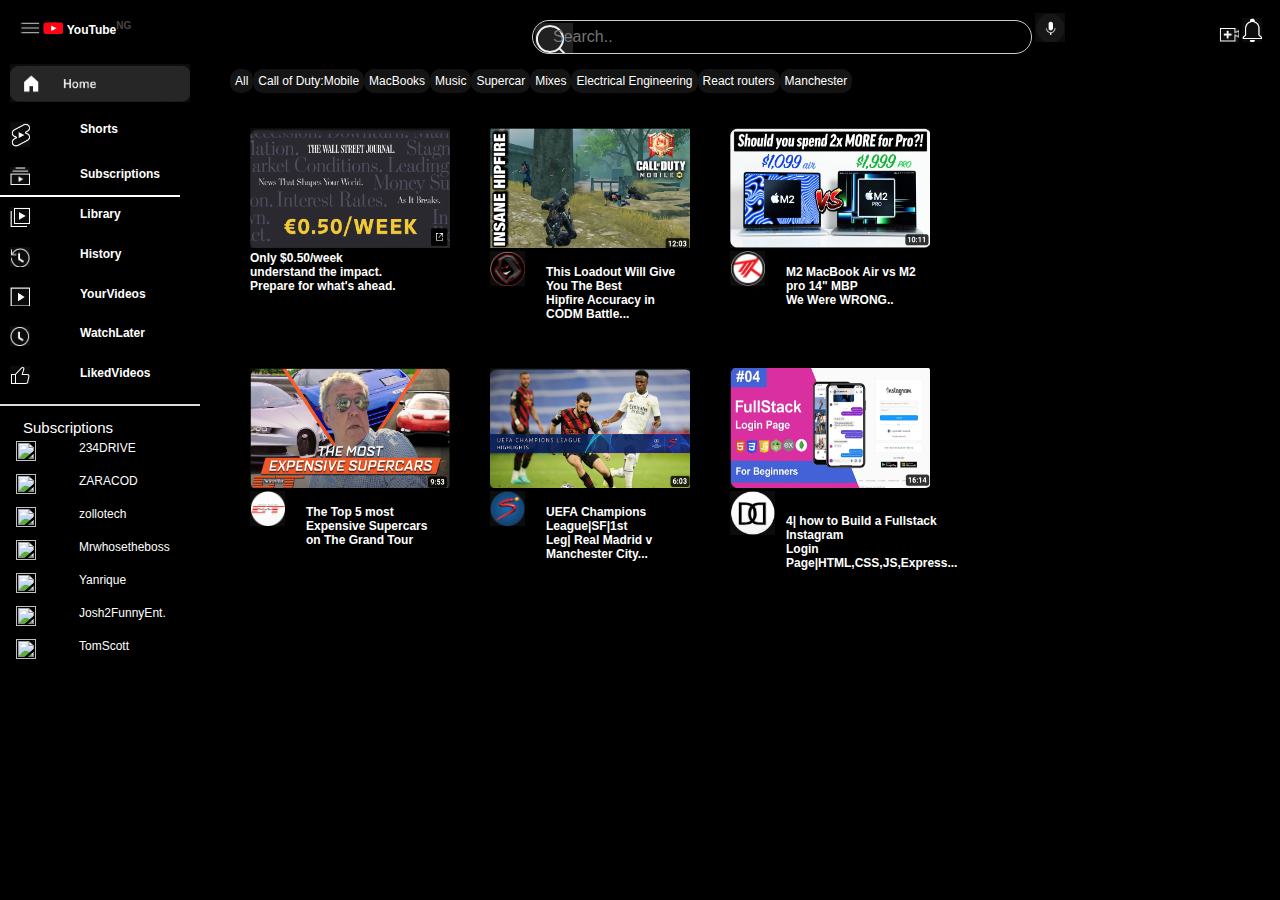
==== commit 54ca1314: "Add a paragraph" ====
--- a/index.html
+++ b/index.html
@@ -33,14 +33,14 @@
         <ul class="third">
           <li><img src="img4.png" height="5%" width="180px" /></li>
           <div class="thirdbottom">
-          <li>
-            <img src="img3.png" height="3%" width="20px" />
-            <p>Shorts</p>
-          </li>
-          <li>
-            <img src="img5.png" height="3%" width="20px" />
-            <p>Subscriptions</p>
-          </li>
+            <li>
+              <img src="img3.png" height="3%" width="20px" />
+              <p>Shorts</p>
+            </li>
+            <li>
+              <img src="img5.png" height="3%" width="20px" />
+              <p>Subscriptions</p>
+            </li>
           </div>
         </ul>
 
@@ -172,8 +172,9 @@
         <section class="videos">
           <div class="fourth">
             <div class="float1">
-              <div class="float22">
-                <img src="img27.png" height="65%" width="90%" />
+
+              <div class="float22">
+                <img src="img27.png" height="120px" width="200px" />
               </div>
               <div>
                 <p>Only $0.50/week</p>
@@ -182,23 +183,22 @@
               </div>
             </div>
 
-
             <div class="float2">
-              <img src="img28.png" height="65%" width="80%" />
+              <img src="img28.png" height="120px" width="200px"/>
 
               <div class="details">
                 <div class="float22">
                   <img src="img33.png" height="20%" width="35px" />
                 </div>
                 <div class="pp">
-                <p>This Loadout Will Give You The Best</p>
-                <p>Hipfire Accuracy in CODM Battle...</p>
+                  <p>This Loadout Will Give You The Best</p>
+                  <p>Hipfire Accuracy in CODM Battle...</p>
                 </div>
               </div>
             </div>
 
             <div class="float3">
-              <img src="img29.png" height="65%" width="80%" />
+              <img src="img29.png" height="120px" width="200px" />
               <div class="float22">
                 <img src="img34.png" height="4%" width="35px" />
               </div>
@@ -212,7 +212,7 @@
 
           <div class="fifth">
             <div class="float4">
-              <img src="img30.png" height="60%" width="80%" />
+              <img src="img30.png" height="120px" width="200px" />
               <div class="float22">
                 <img src="img35.png" height="4%" width="35px" />
               </div>
@@ -224,7 +224,7 @@
             </div>
 
             <div class="float5">
-              <img src="img31.png" height="65%" width="80%" />
+              <img src="img31.png" height="120px" width="200px"/>
               <div class="float22">
                 <img src="img36.png" height="4%" width="35px" />
               </div>
@@ -236,7 +236,7 @@
             </div>
 
             <div class="float6">
-              <img src="img32.png" height="65%" width="80%" />
+              <img src="img32.png" height="120px" width="200px"/>
               <div class="float22">
                 <img src="img38.png" height="4%" width="45px" />
               </div>
@@ -250,6 +250,5 @@
         </section>
       </section>
     </main>
-
   </body>
 </html>
--- a/style.css
+++ b/style.css
@@ -150,6 +150,7 @@
 
 .fourth {
   display: flex;
+
 }
 
 .float1 {
@@ -185,7 +186,7 @@
 }
 .videos {
   margin-top: 20px;
-  
+  width: 700px;
 }
 
 .final {
@@ -205,4 +206,26 @@
 .thirdbottom{
   border-bottom: 2px solid white;
   width: 180px;
+}
+
+section{
+  padding: 10pxpx;
+}
+.float1 {
+  margin: 20px;
+}
+.float4{
+  margin: 20px;
+}
+.float2 {
+  margin: 20px;
+}
+.float3{
+  margin: 20px;
+}
+.float5{
+  margin: 20px;
+}
+.float6{
+  margin: 20px;
 }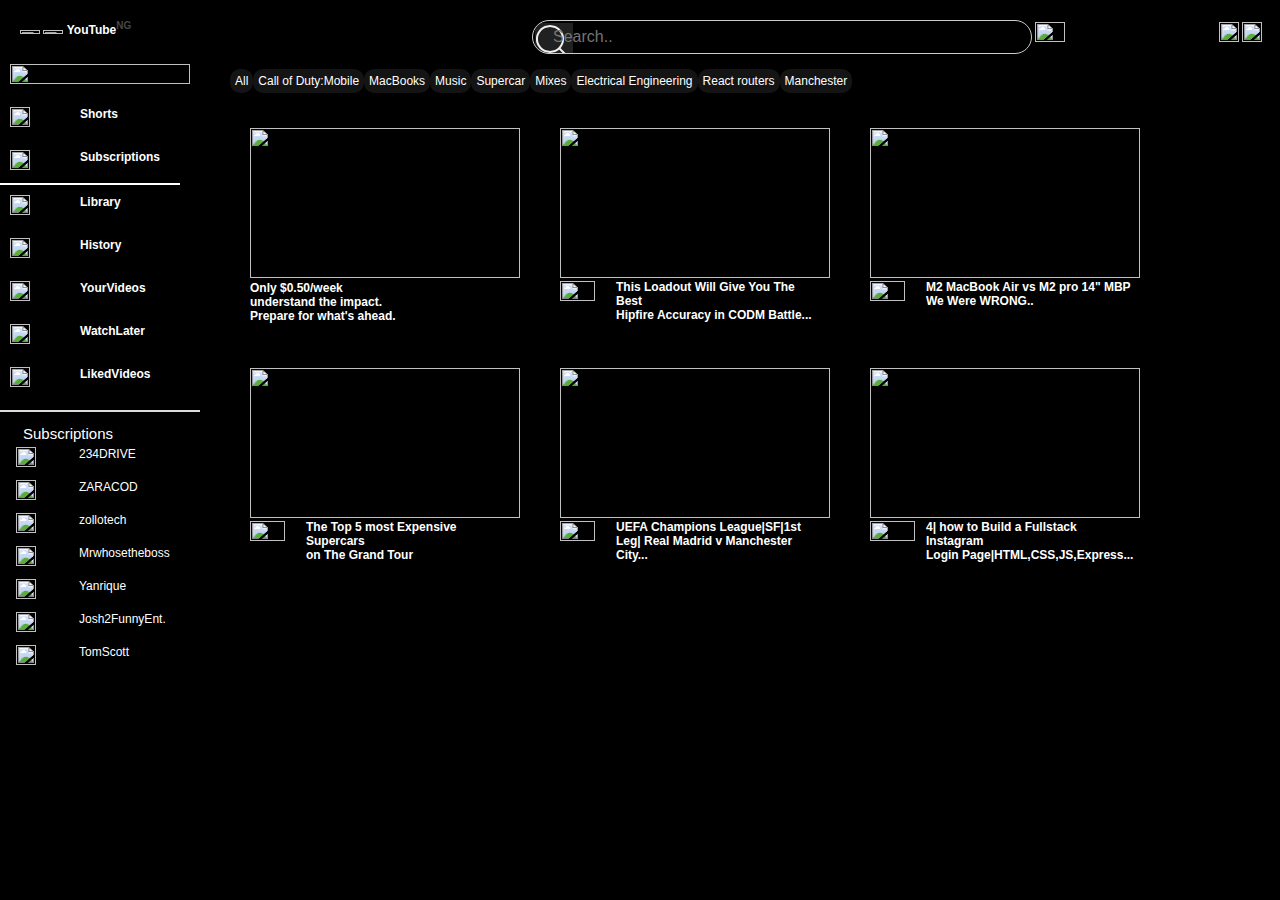
==== commit 1d67f1b5: "Add a paragraph" ====
--- a/index.html
+++ b/index.html
@@ -11,8 +11,8 @@
   <body>
     <section class="first">
       <div class="firstimg">
-        <img src="image1.png" height="35%" width="20px" />
-        <img src="img40.png" height="35%" width="20px" />
+        <img src="images/image1.png" height="35%" width="20px" />
+        <img src="images/img40.png" height="35%" width="20px" />
         <p>YouTube<sup class="sup">NG</sup></p>
       </div>
 
@@ -20,10 +20,10 @@
         <form class="formt">
           <label for="search"></label>
           <input type="text" name="search" placeholder="Search.." />
-          <img src="Img13.png" height="40%" width="30px" />
+          <img src="images/Img13.png" height="40%" width="30px" />
           <div class="firstform2">
-            <img src="img41.png" height="25%" width="20px" />
-            <img src="img42.png" height="35%" width="20px" />
+            <img src="images/img41.png" height="25%" width="20px" />
+            <img src="images/img42.png" height="35%" width="20px" />
           </div>
         </form>
       </div>
@@ -31,14 +31,14 @@
     <main>
       <section class="Left">
         <ul class="third">
-          <li><img src="img4.png" height="5%" width="180px" /></li>
+          <li><img src="images/img4.png" height="5%" width="180px" /></li>
           <div class="thirdbottom">
             <li>
-              <img src="img3.png" height="3%" width="20px" />
+              <img src="images/img3.png" height="3%" width="20px" />
               <p>Shorts</p>
             </li>
             <li>
-              <img src="img5.png" height="3%" width="20px" />
+              <img src="images/img5.png" height="3%" width="20px" />
               <p>Subscriptions</p>
             </li>
           </div>
@@ -47,23 +47,23 @@
         <div class="third">
           <ul>
             <li>
-              <img src="img6.png" height="3%" width="20px" />
+              <img src="images/img6.png" height="3%" width="20px" />
               <p>Library</p>
             </li>
             <li>
-              <img src="img7.png" height="3%" width="20px" />
+              <img src="images/img7.png" height="3%" width="20px" />
               <p>History</p>
             </li>
             <li>
-              <img src="img8.png" height="3%" width="20px" />
+              <img src="images/img8.png" height="3%" width="20px" />
               <p>YourVideos</p>
             </li>
             <li>
-              <img src="img9.png" height="3%" width="20px" />
+              <img src="images/img9.png" height="3%" width="20px" />
               <p>WatchLater</p>
             </li>
             <li>
-              <img src="img16.png" height="3%" width="20px" />
+              <img src="images/img16.png" height="3%" width="20px" />
               <p>LikedVideos</p>
             </li>
           </ul>
@@ -74,10 +74,10 @@
 
           <ul class="eight">
             <li>
-              <img src="img17.png" height="3%" width="20px" />
+              <img src="images/img17.png" height="3%" width="20px" />
               <p>234DRIVE</p>
               <img
-                src="img26.png"
+                src="images/img26.png"
                 height="5%"
                 width="6px"
                 class="eightimg"
@@ -85,10 +85,10 @@
               />
             </li>
             <li>
-              <img src="img 18.png" height="3%" width="20px" />
+              <img src="images/img 18.png" height="3%" width="20px" />
               <p>ZARACOD</p>
               <img
-                src="img26.png"
+                src="images/img26.png"
                 height="5%"
                 width="6px"
                 class="eightimg"
@@ -96,10 +96,10 @@
               />
             </li>
             <li>
-              <img src="img19.png" height="3%" width="20px" />
+              <img src="images/img19.png" height="3%" width="20px" />
               <p>zollotech</p>
               <img
-                src="img26.png"
+                src="images/img26.png"
                 height="5%"
                 width="6px"
                 class="eightimg"
@@ -107,10 +107,10 @@
               />
             </li>
             <li>
-              <img src="img20.png" height="3%" width="20px" />
+              <img src="images/img20.png" height="3%" width="20px" />
               <p>Mrwhosetheboss</p>
               <img
-                src="img26.png"
+                src="images/img26.png"
                 height="5%"
                 width="6px"
                 class="eightimg"
@@ -118,10 +118,10 @@
               />
             </li>
             <li>
-              <img src="img21.png" height="3%" width="20px" />
+              <img src="images/img21.png" height="3%" width="20px" />
               <p>Yanrique</p>
               <img
-                src="img26.png"
+                src="images/img26.png"
                 height="5%"
                 width="6px"
                 class="eightimg"
@@ -129,10 +129,10 @@
               />
             </li>
             <li>
-              <img src="img23.png" height="3%" width="20px" />
+              <img src="images/img23.png" height="3%" width="20px" />
               <p>Josh2FunnyEnt.</p>
               <img
-                src="img26.png"
+                src="images/img26.png"
                 height="5%"
                 width="6px"
                 class="eightimg"
@@ -140,10 +140,10 @@
               />
             </li>
             <li>
-              <img src="img24.png" height="3%" width="20px" />
+              <img src="images/img24.png" height="3%" width="20px" />
               <p>TomScott</p>
               <img
-                src="img26.png"
+                src="images/img26.png"
                 height="5%"
                 width="6px"
                 class="eightimg"
@@ -174,7 +174,7 @@
             <div class="float1">
 
               <div class="float22">
-                <img src="img27.png" height="120px" width="200px" />
+                <img src="images/img27.png" height="150px" width="270px" />
               </div>
               <div>
                 <p>Only $0.50/week</p>
@@ -184,11 +184,11 @@
             </div>
 
             <div class="float2">
-              <img src="img28.png" height="120px" width="200px"/>
+              <img src="images/img28.png" height="150px" width="270px"/>
 
               <div class="details">
                 <div class="float22">
-                  <img src="img33.png" height="20%" width="35px" />
+                  <img src="images/img33.png" height="20%" width="35px" />
                 </div>
                 <div class="pp">
                   <p>This Loadout Will Give You The Best</p>
@@ -198,9 +198,9 @@
             </div>
 
             <div class="float3">
-              <img src="img29.png" height="120px" width="200px" />
-              <div class="float22">
-                <img src="img34.png" height="4%" width="35px" />
+              <img src="images/img29.png" height="150px" width="270px" />
+              <div class="float22">
+                <img src="images/img34.png" height="4%" width="35px" />
               </div>
 
               <div class="pp">
@@ -212,9 +212,9 @@
 
           <div class="fifth">
             <div class="float4">
-              <img src="img30.png" height="120px" width="200px" />
-              <div class="float22">
-                <img src="img35.png" height="4%" width="35px" />
+              <img src="images/img30.png" height="150px" width="270px" />
+              <div class="float22">
+                <img src="images/img35.png" height="4%" width="35px" />
               </div>
 
               <div class="pp">
@@ -224,9 +224,9 @@
             </div>
 
             <div class="float5">
-              <img src="img31.png" height="120px" width="200px"/>
-              <div class="float22">
-                <img src="img36.png" height="4%" width="35px" />
+              <img src="images/img31.png" height="150px" width="270px"/>
+              <div class="float22">
+                <img src="images/img36.png" height="4%" width="35px" />
               </div>
 
               <div class="pp">
@@ -236,9 +236,9 @@
             </div>
 
             <div class="float6">
-              <img src="img32.png" height="120px" width="200px"/>
-              <div class="float22">
-                <img src="img38.png" height="4%" width="45px" />
+              <img src="images/img32.png" height="150px" width="270px"/>
+              <div class="float22">
+                <img src="images/img38.png" height="4%" width="45px" />
               </div>
 
               <div class="pp">
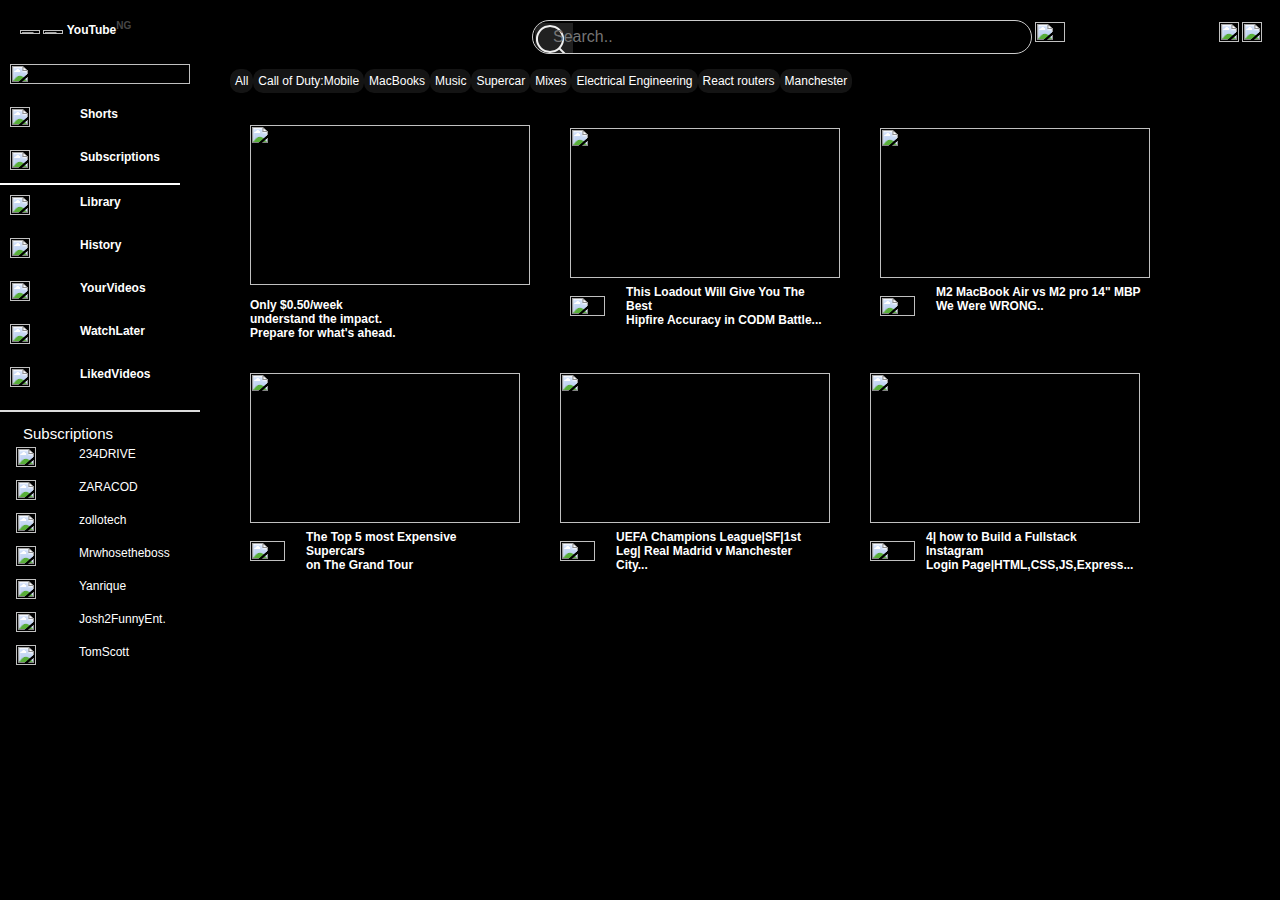
==== commit 7851a037: "Add margin and padding" ====
--- a/index.html
+++ b/index.html
@@ -174,9 +174,9 @@
             <div class="float1">
 
               <div class="float22">
-                <img src="images/img27.png" height="150px" width="270px" />
-              </div>
-              <div>
+                <img src="images/img27.png" height="160px" width="280px" />
+              </div>
+              <div class="ppp">
                 <p>Only $0.50/week</p>
                 <p>understand the impact.</p>
                 <p>Prepare for what's ahead.</p>
--- a/style.css
+++ b/style.css
@@ -193,11 +193,6 @@
   margin-left: 30px;
 }
 
-.pp{
-  margin-left:50px;
-  margin-top: -30px;
-  padding: 6px;
-}
 
 .float2{
   margin-left: 10px;
@@ -213,6 +208,7 @@
 }
 .float1 {
   margin: 20px;
+  margin-top: 2px;
 }
 .float4{
   margin: 20px;
@@ -228,4 +224,18 @@
 }
 .float6{
   margin: 20px;
+}
+
+.pp{
+  margin-left:50px;
+  margin-top: -40px;
+  padding: 6px;
+}
+
+.float22{
+  margin-top: 15px;
+}
+
+.ppp{
+  margin-top: 10px;
 }